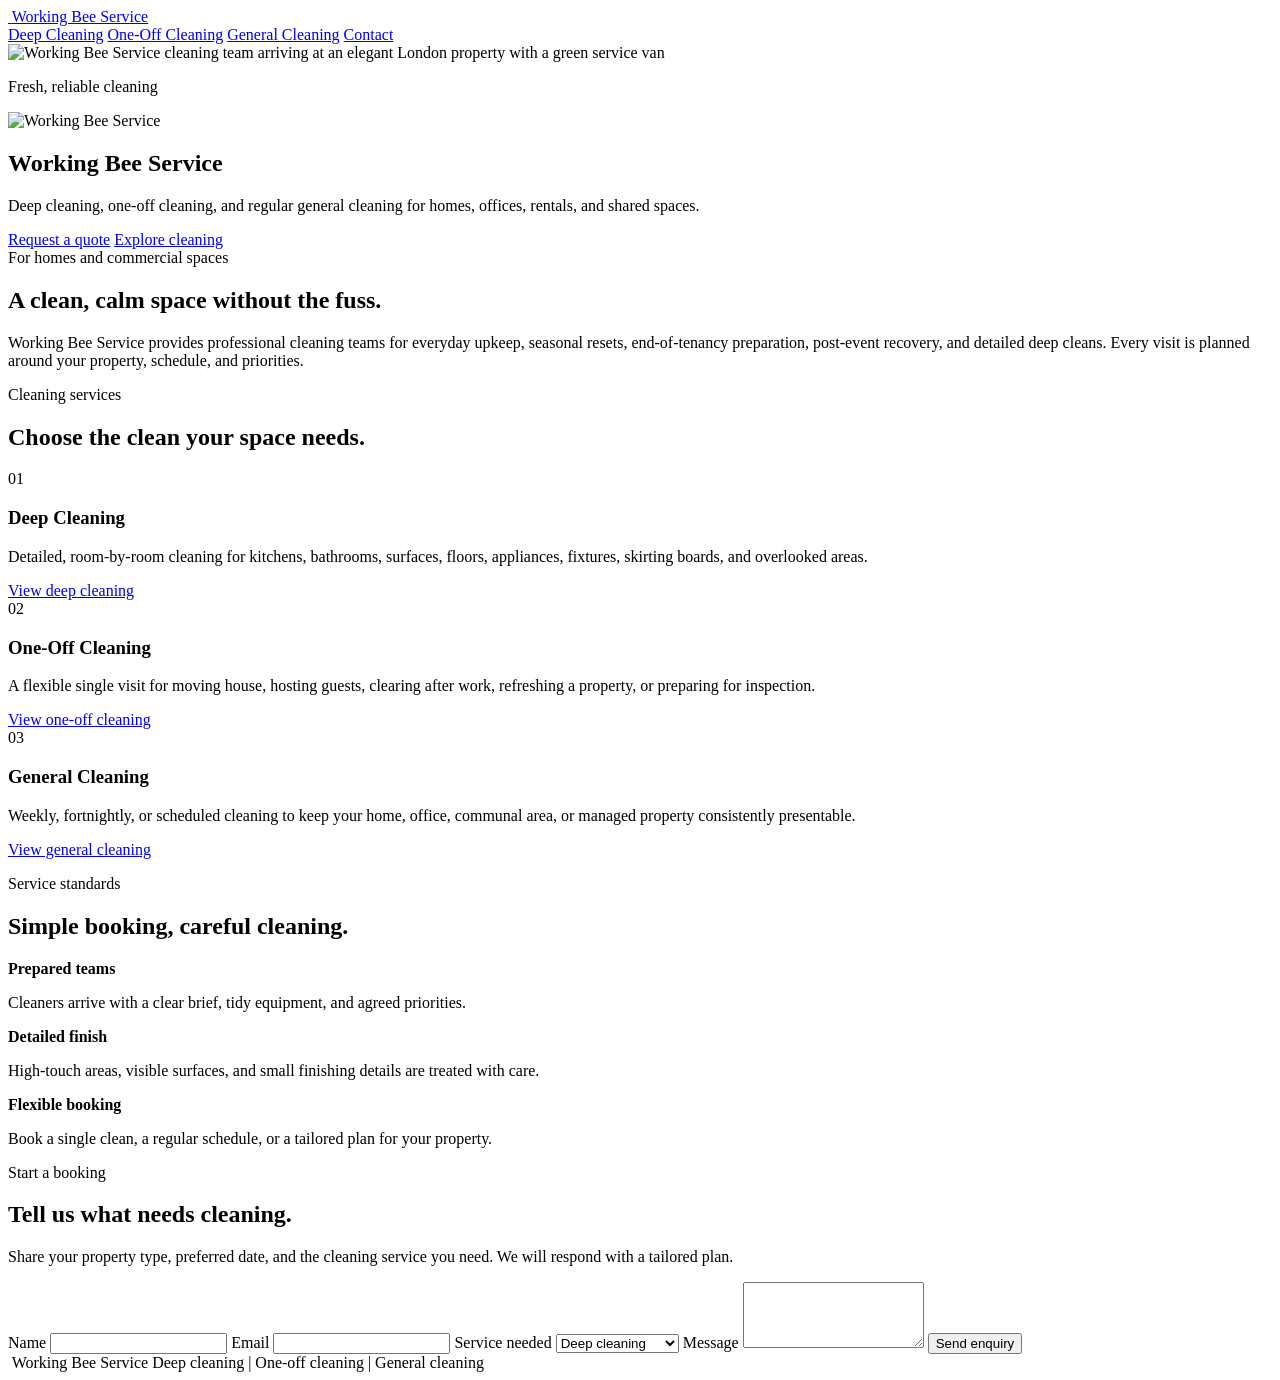
==== index.html @ 0efff1a5 "Add Working Bee Service homepage" ====
<!doctype html>
<html lang="en">
  <head>
    <meta charset="utf-8" />
    <meta name="viewport" content="width=device-width, initial-scale=1" />
    <title>Working Bee Service | Cleaning Services</title>
    <meta
      name="description"
      content="Working Bee Service provides premium deep cleaning, one-off cleaning, and general cleaning services for homes and businesses."
    />
    <link rel="stylesheet" href="styles.css" />
  </head>
  <body>
    <header class="site-header" aria-label="Main navigation">
      <a class="brand" href="index.html" aria-label="Working Bee Service home">
        <img class="brand-mark" src="assets/working-bee-secondary-mark.png" alt="" />
        <span>Working Bee Service</span>
      </a>
      <nav>
        <a href="deep-cleaning.html">Deep Cleaning</a>
        <a href="one-off-cleaning.html">One-Off Cleaning</a>
        <a href="general-cleaning.html">General Cleaning</a>
        <a href="#contact">Contact</a>
      </nav>
    </header>

    <main>
      <section class="hero">
        <img
          class="hero-photo"
          src="assets/working-bee-hero.png"
          alt="Working Bee Service cleaning team arriving at an elegant London property with a green service van"
        />
        <div class="hero-shade"></div>
        <div class="hero-content">
          <p class="eyebrow">Fresh, reliable cleaning</p>
          <img
            class="hero-logo"
            src="assets/working-bee-primary-logo.png"
            alt="Working Bee Service"
          />
          <h1 class="sr-only">Working Bee Service</h1>
          <p class="hero-copy">
            Deep cleaning, one-off cleaning, and regular general cleaning
            for homes, offices, rentals, and shared spaces.
          </p>
          <div class="hero-actions">
            <a class="button primary" href="#contact">Request a quote</a>
            <a class="button secondary" href="#services">Explore cleaning</a>
          </div>
        </div>
      </section>

      <section class="intro band">
        <div class="section-kicker">For homes and commercial spaces</div>
        <div class="intro-grid">
          <h2>A clean, calm space without the fuss.</h2>
          <p>
            Working Bee Service provides professional cleaning teams for
            everyday upkeep, seasonal resets, end-of-tenancy preparation,
            post-event recovery, and detailed deep cleans. Every visit is
            planned around your property, schedule, and priorities.
          </p>
        </div>
      </section>

      <section class="services" id="services" aria-labelledby="services-title">
        <div class="section-heading">
          <p class="section-kicker">Cleaning services</p>
          <h2 id="services-title">Choose the clean your space needs.</h2>
        </div>
        <div class="service-grid three">
          <article>
            <span>01</span>
            <h3>Deep Cleaning</h3>
            <p>
              Detailed, room-by-room cleaning for kitchens, bathrooms, surfaces,
              floors, appliances, fixtures, skirting boards, and overlooked areas.
            </p>
            <a class="text-link" href="deep-cleaning.html">View deep cleaning</a>
          </article>
          <article>
            <span>02</span>
            <h3>One-Off Cleaning</h3>
            <p>
              A flexible single visit for moving house, hosting guests, clearing
              after work, refreshing a property, or preparing for inspection.
            </p>
            <a class="text-link" href="one-off-cleaning.html">View one-off cleaning</a>
          </article>
          <article>
            <span>03</span>
            <h3>General Cleaning</h3>
            <p>
              Weekly, fortnightly, or scheduled cleaning to keep your home,
              office, communal area, or managed property consistently presentable.
            </p>
            <a class="text-link" href="general-cleaning.html">View general cleaning</a>
          </article>
        </div>
      </section>

      <section class="standards band dark" id="standards">
        <div class="section-heading">
          <p class="section-kicker">Service standards</p>
          <h2>Simple booking, careful cleaning.</h2>
        </div>
        <div class="standards-grid">
          <div>
            <strong>Prepared teams</strong>
            <p>Cleaners arrive with a clear brief, tidy equipment, and agreed priorities.</p>
          </div>
          <div>
            <strong>Detailed finish</strong>
            <p>High-touch areas, visible surfaces, and small finishing details are treated with care.</p>
          </div>
          <div>
            <strong>Flexible booking</strong>
            <p>Book a single clean, a regular schedule, or a tailored plan for your property.</p>
          </div>
        </div>
      </section>

      <section class="contact" id="contact">
        <div>
          <p class="section-kicker">Start a booking</p>
          <h2>Tell us what needs cleaning.</h2>
          <p>
            Share your property type, preferred date, and the cleaning service
            you need. We will respond with a tailored plan.
          </p>
        </div>
        <form>
          <label>
            Name
            <input type="text" name="name" autocomplete="name" />
          </label>
          <label>
            Email
            <input type="email" name="email" autocomplete="email" />
          </label>
          <label>
            Service needed
            <select name="service">
              <option>Deep cleaning</option>
              <option>One-off cleaning</option>
              <option>General cleaning</option>
            </select>
          </label>
          <label>
            Message
            <textarea name="message" rows="4"></textarea>
          </label>
          <button class="button primary" type="submit">Send enquiry</button>
        </form>
      </section>
    </main>

    <footer>
      <img class="footer-mark" src="assets/working-bee-secondary-mark.png" alt="" />
      <span>Working Bee Service</span>
      <span>Deep cleaning | One-off cleaning | General cleaning</span>
    </footer>
  </body>
</html>
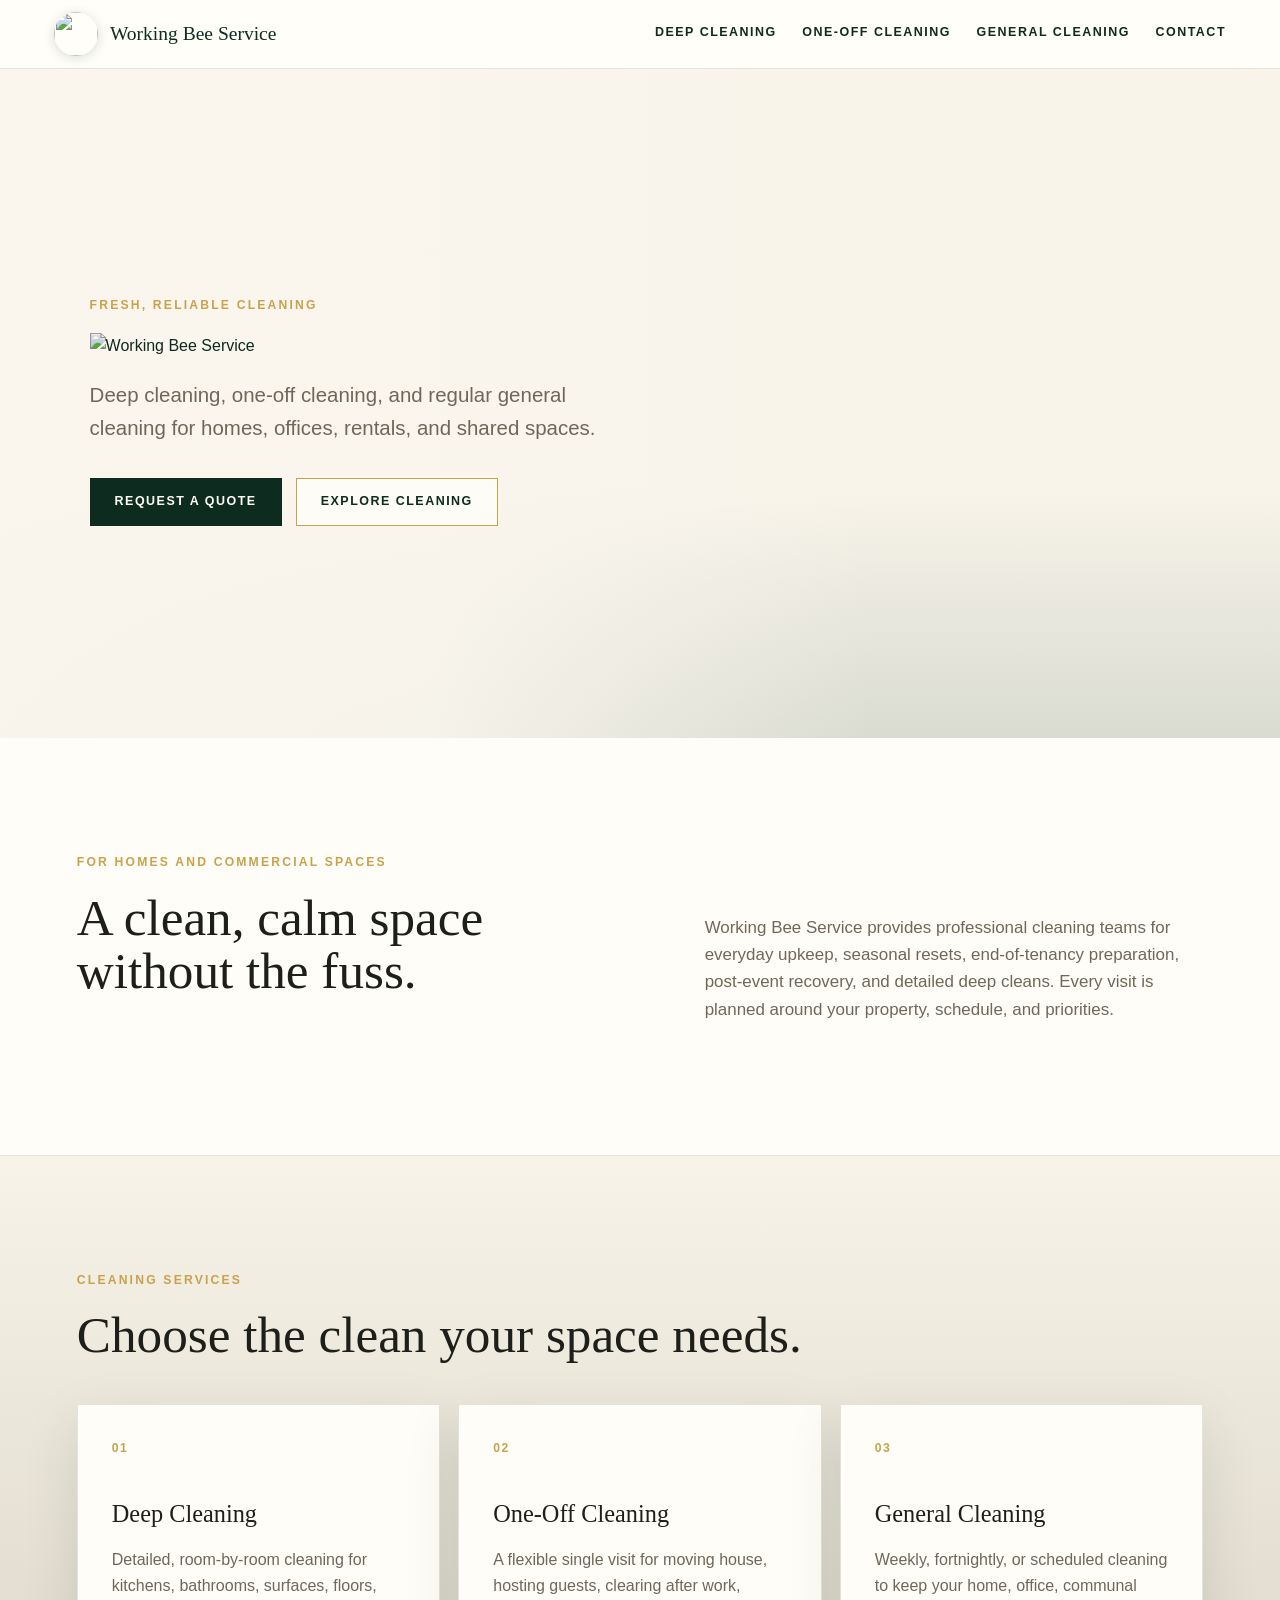
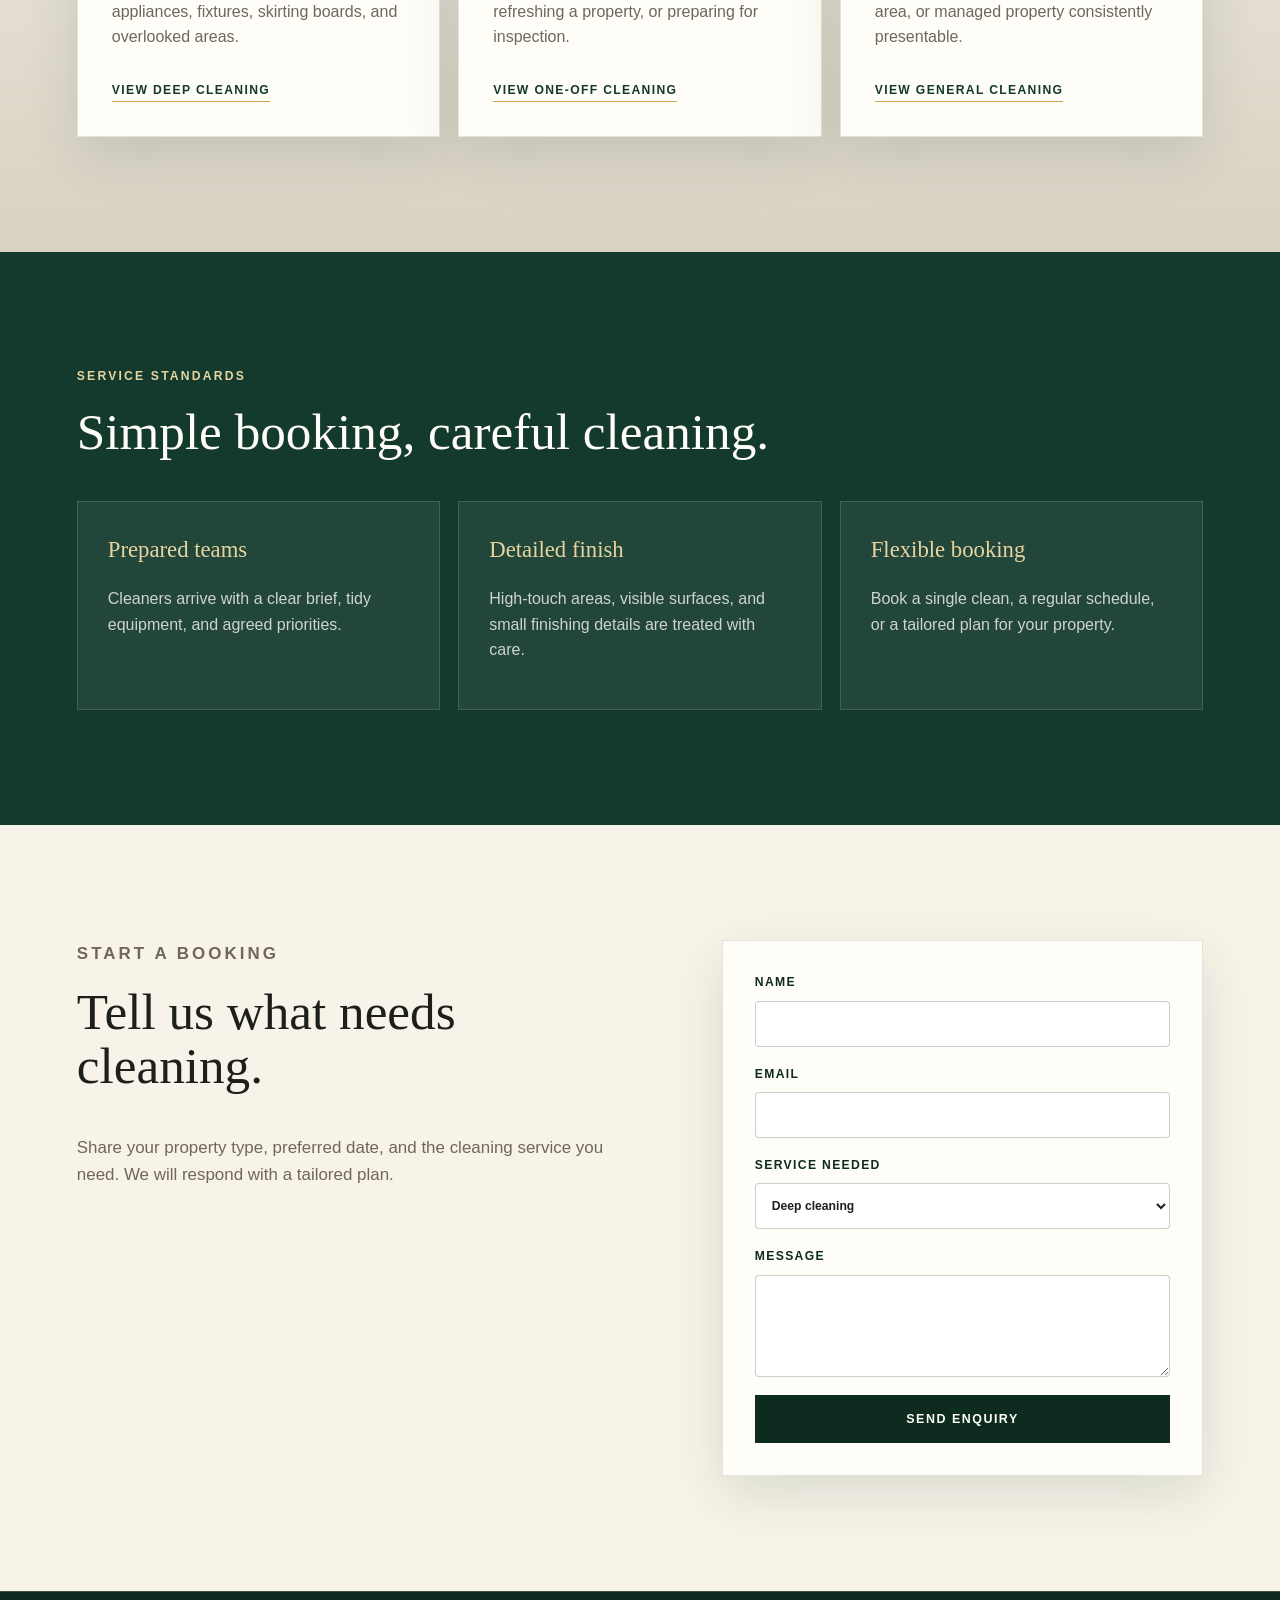
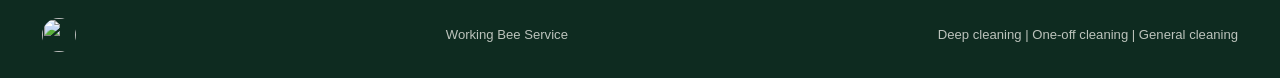
==== commit 16f7ded1: "Use SVG brand assets on homepage" ====
--- a/index.html
+++ b/index.html
@@ -13,7 +13,7 @@
   <body>
     <header class="site-header" aria-label="Main navigation">
       <a class="brand" href="index.html" aria-label="Working Bee Service home">
-        <img class="brand-mark" src="assets/working-bee-secondary-mark.png" alt="" />
+        <img class="brand-mark" src="assets/working-bee-secondary-mark.svg" alt="" />
         <span>Working Bee Service</span>
       </a>
       <nav>
@@ -26,17 +26,12 @@
 
     <main>
       <section class="hero">
-        <img
-          class="hero-photo"
-          src="assets/working-bee-hero.png"
-          alt="Working Bee Service cleaning team arriving at an elegant London property with a green service van"
-        />
         <div class="hero-shade"></div>
         <div class="hero-content">
           <p class="eyebrow">Fresh, reliable cleaning</p>
           <img
             class="hero-logo"
-            src="assets/working-bee-primary-logo.png"
+            src="assets/working-bee-primary-logo.svg"
             alt="Working Bee Service"
           />
           <h1 class="sr-only">Working Bee Service</h1>
@@ -157,7 +152,7 @@
     </main>
 
     <footer>
-      <img class="footer-mark" src="assets/working-bee-secondary-mark.png" alt="" />
+      <img class="footer-mark" src="assets/working-bee-secondary-mark.svg" alt="" />
       <span>Working Bee Service</span>
       <span>Deep cleaning | One-off cleaning | General cleaning</span>
     </footer>
--- a/styles.css
+++ b/styles.css
@@ -0,0 +1,587 @@
+:root {
+  --green-900: #0e2b20;
+  --green-800: #143a2d;
+  --green-700: #1f4d3d;
+  --gold-500: #c8a24d;
+  --gold-300: #e6d5a3;
+  --ivory: #f7f3e8;
+  --stone: #d8d2c4;
+  --warm-white: #fffdf7;
+  --charcoal: #1d1f1b;
+  --muted: #6f6759;
+  --line: rgba(31, 33, 31, 0.12);
+  --soft-line: rgba(214, 192, 138, 0.2);
+  --shadow: 0 18px 52px rgba(6, 47, 36, 0.12);
+}
+
+* {
+  box-sizing: border-box;
+}
+
+html {
+  scroll-behavior: smooth;
+}
+
+body {
+  margin: 0;
+  color: var(--charcoal);
+  background: var(--warm-white);
+  font-family: "Helvetica Neue", Arial, sans-serif;
+  line-height: 1.6;
+}
+
+body::selection {
+  background: var(--gold-300);
+  color: var(--green-900);
+}
+
+a {
+  color: inherit;
+  text-decoration: none;
+}
+
+.site-header {
+  position: fixed;
+  inset: 0 0 auto;
+  z-index: 10;
+  display: flex;
+  align-items: center;
+  justify-content: space-between;
+  min-height: 68px;
+  padding: 0 clamp(20px, 5vw, 54px);
+  color: var(--green-900);
+  background: rgba(255, 254, 250, 0.92);
+  border-bottom: 1px solid var(--line);
+  backdrop-filter: blur(18px);
+}
+
+.brand {
+  display: flex;
+  align-items: center;
+  gap: 12px;
+  min-width: 0;
+  font-family: Georgia, "Times New Roman", serif;
+  font-size: clamp(1rem, 2vw, 1.22rem);
+  letter-spacing: 0;
+  white-space: nowrap;
+}
+
+.brand-mark {
+  display: block;
+  width: 44px;
+  height: 44px;
+  flex: 0 0 44px;
+  object-fit: cover;
+  border-radius: 50%;
+  box-shadow: 0 2px 12px rgba(14, 43, 32, 0.16);
+}
+
+nav {
+  display: flex;
+  gap: clamp(14px, 2vw, 26px);
+  font-size: 0.78rem;
+  font-weight: 700;
+  letter-spacing: 0.12em;
+  text-transform: uppercase;
+}
+
+nav a {
+  padding: 23px 0;
+  border-bottom: 2px solid transparent;
+}
+
+nav a:hover {
+  color: var(--green-700);
+  border-color: var(--gold-500);
+}
+
+.hero {
+  position: relative;
+  min-height: 82vh;
+  display: grid;
+  align-items: center;
+  overflow: hidden;
+  background: var(--ivory);
+}
+
+.hero-photo {
+  position: absolute;
+  inset: 0;
+  width: 100%;
+  height: 100%;
+  object-fit: cover;
+  object-position: center;
+}
+
+.hero-shade {
+  position: absolute;
+  inset: 0;
+  background:
+    linear-gradient(90deg, rgba(250, 246, 238, 0.97) 0%, rgba(250, 246, 238, 0.9) 34%, rgba(250, 246, 238, 0.3) 68%),
+    linear-gradient(0deg, rgba(6, 47, 36, 0.18) 0%, rgba(6, 47, 36, 0) 34%);
+}
+
+.hero-content {
+  position: relative;
+  width: min(650px, calc(100% - 44px));
+  margin-left: clamp(22px, 7vw, 108px);
+  padding-top: 84px;
+  color: var(--green-900);
+}
+
+.hero-logo {
+  display: block;
+  width: min(520px, 92vw);
+  height: auto;
+  margin: 0 0 20px;
+  mix-blend-mode: multiply;
+}
+
+.sr-only {
+  position: absolute;
+  width: 1px;
+  height: 1px;
+  padding: 0;
+  overflow: hidden;
+  clip: rect(0, 0, 0, 0);
+  white-space: nowrap;
+  border: 0;
+}
+
+.eyebrow,
+.section-kicker {
+  margin: 0 0 18px;
+  color: var(--gold-500);
+  font-size: 0.76rem;
+  font-weight: 800;
+  letter-spacing: 0.18em;
+  text-transform: uppercase;
+}
+
+h1,
+h2,
+h3,
+p {
+  margin-top: 0;
+}
+
+h1,
+h2 {
+  font-family: Georgia, "Times New Roman", serif;
+  font-weight: 400;
+  letter-spacing: 0;
+}
+
+h1 {
+  max-width: 12ch;
+  margin-bottom: 22px;
+  font-size: clamp(3.2rem, 7vw, 6.7rem);
+  line-height: 0.96;
+}
+
+h2 {
+  font-size: clamp(2rem, 4vw, 3.8rem);
+  line-height: 1.04;
+}
+
+h3 {
+  margin-bottom: 14px;
+  font-family: Georgia, "Times New Roman", serif;
+  font-size: 1.52rem;
+  font-weight: 400;
+}
+
+.hero-copy {
+  width: min(520px, 100%);
+  margin-bottom: 34px;
+  color: var(--muted);
+  font-size: clamp(1.05rem, 1.8vw, 1.28rem);
+}
+
+.hero-actions {
+  display: flex;
+  flex-wrap: wrap;
+  gap: 14px;
+}
+
+.button {
+  display: inline-flex;
+  align-items: center;
+  justify-content: center;
+  min-height: 48px;
+  padding: 0 24px;
+  border: 1px solid var(--gold-500);
+  font-size: 0.78rem;
+  font-weight: 800;
+  letter-spacing: 0.12em;
+  text-transform: uppercase;
+  transition: transform 160ms ease, background 160ms ease, color 160ms ease;
+  cursor: pointer;
+}
+
+.button:hover {
+  transform: translateY(-2px);
+}
+
+.button.primary {
+  color: var(--warm-white);
+  background: var(--green-900);
+  border-color: var(--green-900);
+}
+
+.button.secondary {
+  color: var(--green-900);
+  background: rgba(255, 254, 250, 0.78);
+}
+
+.band,
+.services,
+.contact,
+.page-hero,
+.split {
+  padding: clamp(70px, 9vw, 118px) clamp(22px, 6vw, 86px);
+}
+
+.services,
+.contact,
+.band,
+.page-hero,
+.split {
+  scroll-margin-top: 68px;
+}
+
+.intro {
+  background: var(--warm-white);
+  border-bottom: 1px solid var(--line);
+}
+
+.intro-grid {
+  display: grid;
+  grid-template-columns: minmax(0, 1.05fr) minmax(280px, 0.95fr);
+  gap: clamp(28px, 6vw, 84px);
+  align-items: end;
+}
+
+.intro p,
+.contact p {
+  color: var(--muted);
+  font-size: 1.06rem;
+}
+
+.section-heading {
+  width: min(900px, 100%);
+  margin-bottom: 34px;
+}
+
+.services {
+  background: linear-gradient(180deg, var(--ivory), var(--stone));
+}
+
+.service-grid {
+  display: grid;
+  grid-template-columns: repeat(4, minmax(0, 1fr));
+  gap: 18px;
+}
+
+.service-grid.three {
+  grid-template-columns: repeat(3, minmax(0, 1fr));
+}
+
+.service-grid article {
+  min-height: 320px;
+  padding: clamp(24px, 3vw, 34px);
+  background: var(--warm-white);
+  border: 1px solid var(--line);
+  box-shadow: var(--shadow);
+}
+
+.service-grid span {
+  display: block;
+  margin-bottom: 36px;
+  color: var(--gold-500);
+  font-size: 0.76rem;
+  font-weight: 800;
+  letter-spacing: 0.12em;
+}
+
+.service-grid p,
+.standards-grid p {
+  color: var(--muted);
+}
+
+.service-grid article p {
+  min-height: 104px;
+}
+
+.text-link {
+  display: inline-flex;
+  margin-top: 14px;
+  color: var(--green-800);
+  border-bottom: 1px solid var(--gold-500);
+  font-size: 0.76rem;
+  font-weight: 800;
+  letter-spacing: 0.11em;
+  text-transform: uppercase;
+}
+
+.text-link:hover {
+  color: var(--gold-500);
+}
+
+.dark {
+  color: var(--warm-white);
+  background: var(--green-800);
+}
+
+.dark .section-kicker {
+  color: var(--gold-300);
+}
+
+.standards-grid {
+  display: grid;
+  grid-template-columns: repeat(3, minmax(0, 1fr));
+  gap: 18px;
+}
+
+.standards-grid div {
+  min-height: 190px;
+  padding: 30px;
+  background: rgba(255, 253, 248, 0.06);
+  border: 1px solid var(--soft-line);
+}
+
+.standards-grid strong {
+  display: block;
+  margin-bottom: 18px;
+  color: var(--gold-300);
+  font-family: Georgia, "Times New Roman", serif;
+  font-size: 1.42rem;
+  font-weight: 400;
+}
+
+.standards-grid p {
+  color: rgba(255, 253, 248, 0.78);
+}
+
+.page-hero {
+  min-height: 54vh;
+  padding-top: clamp(132px, 15vw, 188px);
+  color: var(--warm-white);
+  background:
+    linear-gradient(90deg, rgba(6, 47, 36, 0.92), rgba(6, 47, 36, 0.74)),
+    url("assets/working-bee-hero.png") center / cover;
+}
+
+.page-hero h1 {
+  max-width: 12ch;
+}
+
+.page-hero p:not(.eyebrow) {
+  width: min(650px, 100%);
+  margin-bottom: 30px;
+  color: rgba(255, 253, 248, 0.86);
+  font-size: clamp(1.08rem, 2vw, 1.34rem);
+}
+
+.detail-layout {
+  display: grid;
+  grid-template-columns: minmax(0, 0.85fr) minmax(320px, 1fr);
+  gap: clamp(32px, 7vw, 92px);
+  background: var(--ivory);
+}
+
+.check-list {
+  display: grid;
+  gap: 12px;
+}
+
+.check-list p {
+  position: relative;
+  margin: 0;
+  padding: 18px 0 18px 30px;
+  color: var(--charcoal);
+  border-top: 1px solid var(--line);
+}
+
+.check-list p::before {
+  content: "";
+  position: absolute;
+  left: 0;
+  top: 28px;
+  width: 9px;
+  height: 9px;
+  background: var(--gold-500);
+  transform: rotate(45deg);
+}
+
+.split {
+  display: grid;
+  grid-template-columns: repeat(2, minmax(0, 1fr));
+  gap: 18px;
+  background: var(--green-800);
+}
+
+.split > div {
+  min-height: 240px;
+  padding: clamp(28px, 4vw, 48px);
+  background: rgba(255, 253, 248, 0.06);
+  border: 1px solid var(--soft-line);
+}
+
+.split h2 {
+  margin-bottom: 20px;
+  color: var(--gold-300);
+  font-size: clamp(2rem, 3vw, 3rem);
+}
+
+.split p {
+  color: rgba(255, 253, 248, 0.78);
+}
+
+.contact {
+  display: grid;
+  grid-template-columns: minmax(0, 0.9fr) minmax(320px, 0.78fr);
+  gap: clamp(32px, 7vw, 96px);
+  align-items: start;
+  background: var(--ivory);
+}
+
+form {
+  display: grid;
+  gap: 18px;
+  padding: 32px;
+  background: var(--warm-white);
+  border: 1px solid var(--line);
+  box-shadow: var(--shadow);
+}
+
+label {
+  display: grid;
+  gap: 8px;
+  color: var(--green-900);
+  font-size: 0.76rem;
+  font-weight: 800;
+  letter-spacing: 0.11em;
+  text-transform: uppercase;
+}
+
+input,
+select,
+textarea {
+  width: 100%;
+  min-height: 46px;
+  padding: 11px 12px;
+  color: var(--charcoal);
+  background: #ffffff;
+  border: 1px solid rgba(31, 33, 31, 0.22);
+  border-radius: 4px;
+  font: inherit;
+}
+
+textarea {
+  resize: vertical;
+}
+
+footer {
+  display: flex;
+  align-items: center;
+  justify-content: space-between;
+  gap: 18px;
+  padding: 26px 42px;
+  color: rgba(255, 253, 248, 0.72);
+  background: var(--green-900);
+  border-top: 1px solid rgba(214, 192, 138, 0.25);
+  font-size: 0.82rem;
+}
+
+.footer-mark {
+  width: 34px;
+  height: 34px;
+  flex: 0 0 34px;
+  object-fit: cover;
+  border-radius: 50%;
+}
+
+@media (max-width: 1040px) {
+  nav {
+    font-size: 0.7rem;
+    gap: 14px;
+  }
+}
+
+@media (max-width: 920px) {
+  .site-header {
+    padding: 0 22px;
+  }
+
+  nav {
+    display: none;
+  }
+
+  .hero {
+    min-height: 78vh;
+  }
+
+  .hero img {
+    object-position: 58% center;
+  }
+
+  .hero-shade {
+    background:
+      linear-gradient(90deg, rgba(250, 246, 238, 0.97) 0%, rgba(250, 246, 238, 0.92) 56%, rgba(250, 246, 238, 0.42) 100%),
+      linear-gradient(0deg, rgba(6, 47, 36, 0.14) 0%, rgba(6, 47, 36, 0) 44%);
+  }
+
+  .intro-grid,
+  .contact,
+  .detail-layout,
+  .split {
+    grid-template-columns: 1fr;
+  }
+
+  .service-grid,
+  .service-grid.three,
+  .standards-grid {
+    grid-template-columns: repeat(2, minmax(0, 1fr));
+  }
+}
+
+@media (max-width: 620px) {
+  .brand {
+    white-space: normal;
+    font-size: 0.98rem;
+    line-height: 1.1;
+  }
+
+  .hero-content {
+    width: min(100% - 32px, 540px);
+    margin-left: 16px;
+  }
+
+  h1 {
+    max-width: 9ch;
+  }
+
+  .service-grid,
+  .service-grid.three,
+  .standards-grid {
+    grid-template-columns: 1fr;
+  }
+
+  .service-grid article {
+    min-height: auto;
+  }
+
+  .service-grid article p {
+    min-height: 0;
+  }
+
+  form {
+    padding: 22px;
+  }
+
+  footer {
+    flex-direction: column;
+    padding: 24px 22px;
+  }
+}
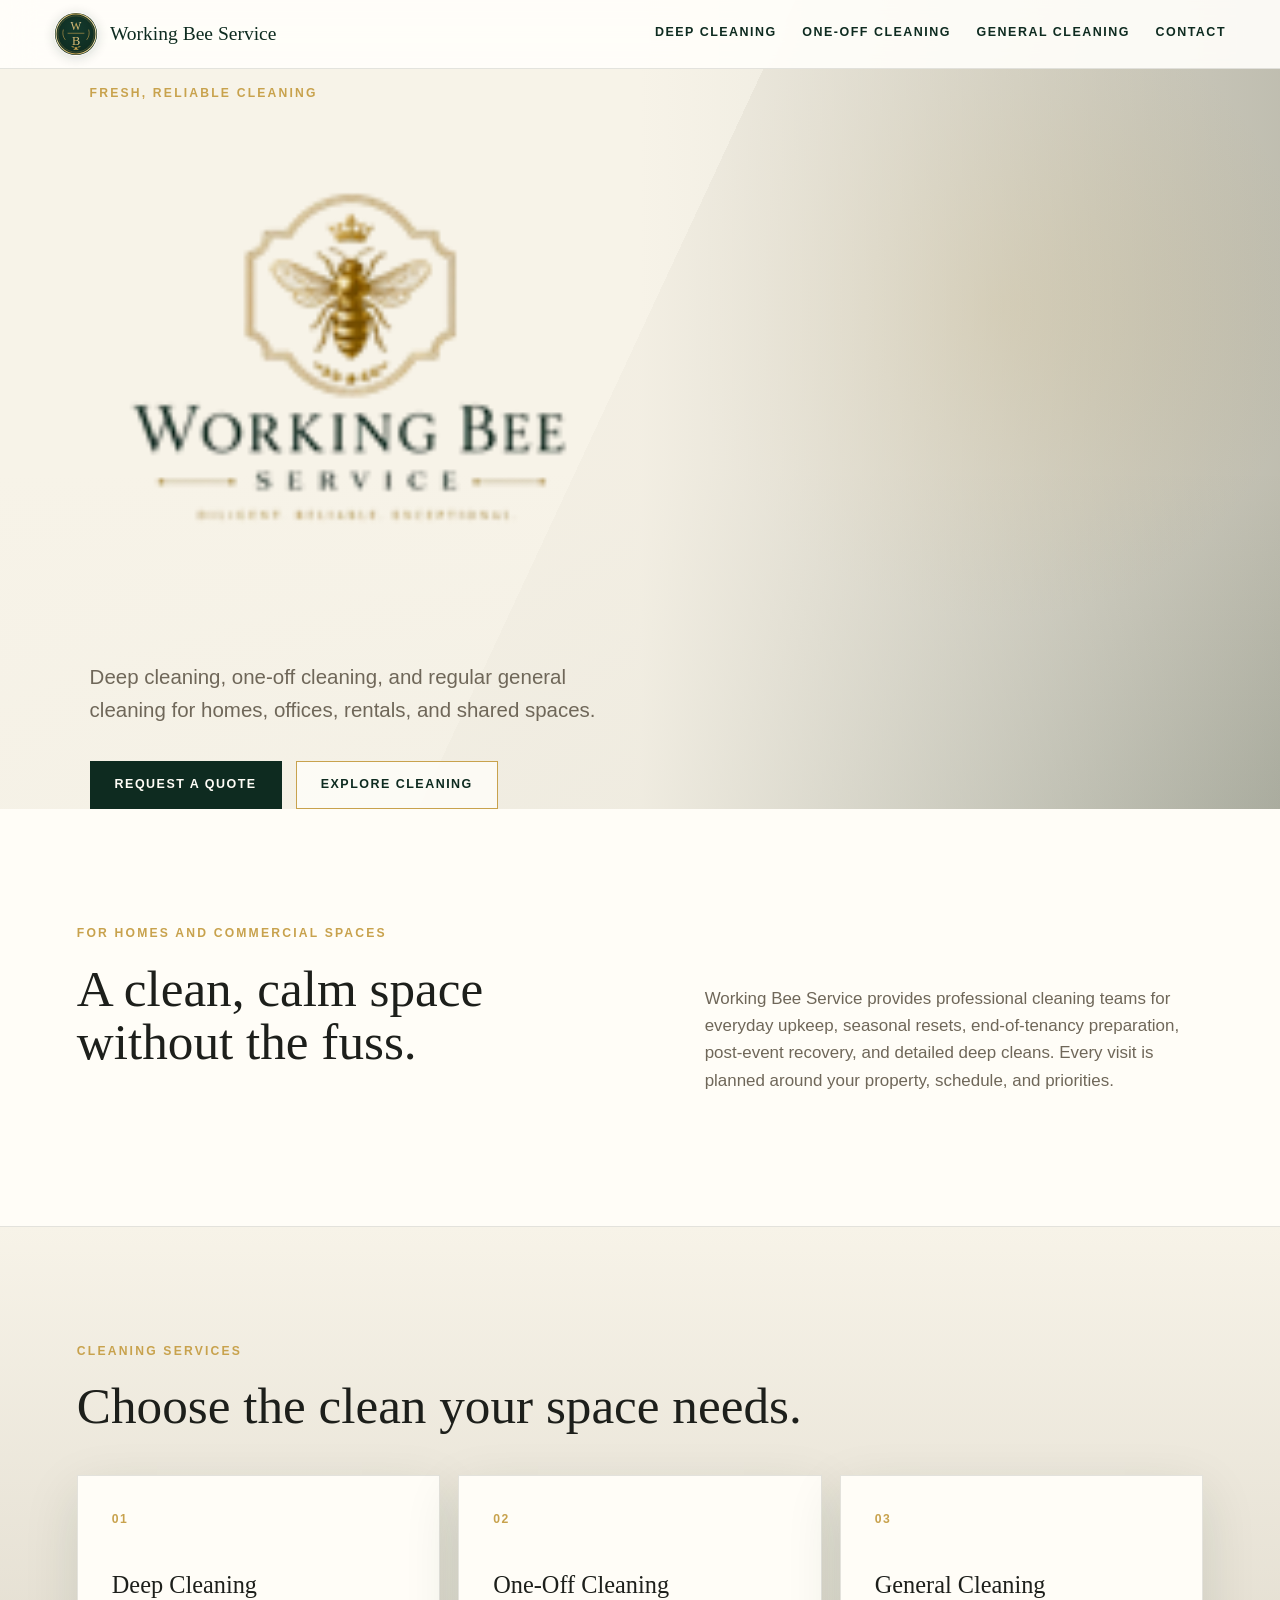
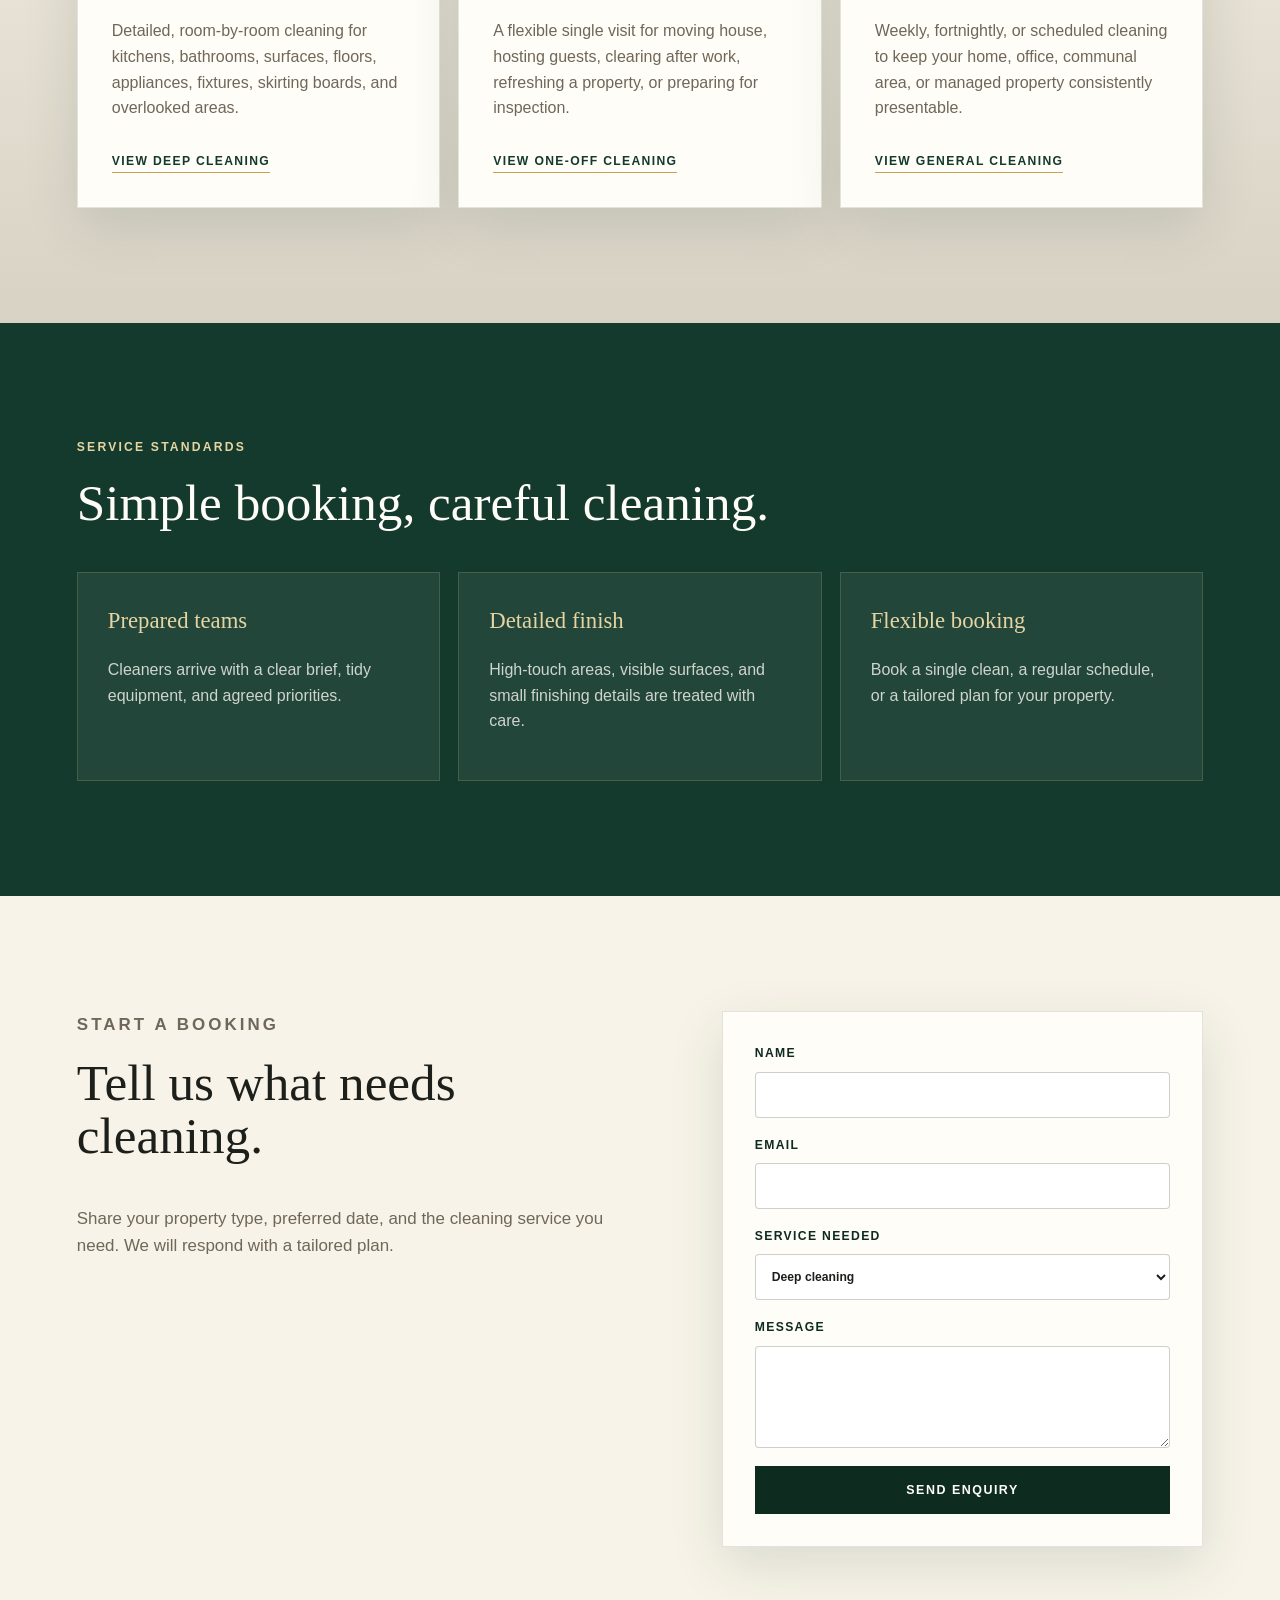
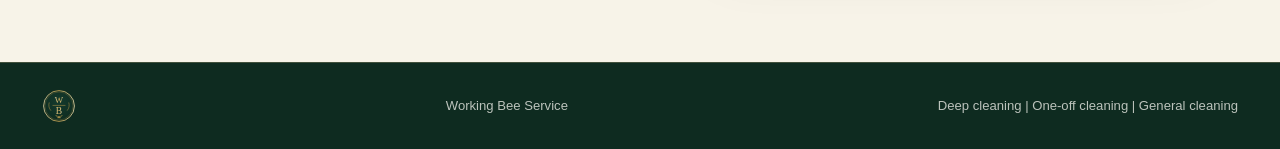
==== commit 1743a53a: "Use supplied primary logo PNG" ====
--- a/index.html
+++ b/index.html
@@ -31,7 +31,7 @@
           <p class="eyebrow">Fresh, reliable cleaning</p>
           <img
             class="hero-logo"
-            src="assets/working-bee-primary-logo.svg"
+            src="assets/working-bee-primary-logo-web.png"
             alt="Working Bee Service"
           />
           <h1 class="sr-only">Working Bee Service</h1>
--- a/styles.css
+++ b/styles.css
@@ -101,24 +101,17 @@
   display: grid;
   align-items: center;
   overflow: hidden;
-  background: var(--ivory);
-}
-
-.hero-photo {
-  position: absolute;
-  inset: 0;
-  width: 100%;
-  height: 100%;
-  object-fit: cover;
-  object-position: center;
+  background:
+    radial-gradient(circle at 78% 38%, rgba(200, 162, 77, 0.22), transparent 28%),
+    linear-gradient(115deg, var(--ivory) 0%, var(--ivory) 48%, var(--stone) 48%, var(--stone) 100%);
 }
 
 .hero-shade {
   position: absolute;
   inset: 0;
   background:
-    linear-gradient(90deg, rgba(250, 246, 238, 0.97) 0%, rgba(250, 246, 238, 0.9) 34%, rgba(250, 246, 238, 0.3) 68%),
-    linear-gradient(0deg, rgba(6, 47, 36, 0.18) 0%, rgba(6, 47, 36, 0) 34%);
+    linear-gradient(90deg, rgba(247, 243, 232, 0.94) 0%, rgba(247, 243, 232, 0.86) 50%, rgba(14, 43, 32, 0.12) 100%),
+    linear-gradient(0deg, rgba(14, 43, 32, 0.12) 0%, rgba(14, 43, 32, 0) 42%);
 }
 
 .hero-content {
@@ -368,8 +361,8 @@
   padding-top: clamp(132px, 15vw, 188px);
   color: var(--warm-white);
   background:
-    linear-gradient(90deg, rgba(6, 47, 36, 0.92), rgba(6, 47, 36, 0.74)),
-    url("assets/working-bee-hero.png") center / cover;
+    radial-gradient(circle at 82% 24%, rgba(200, 162, 77, 0.26), transparent 28%),
+    linear-gradient(115deg, var(--green-900), var(--green-800));
 }
 
 .page-hero h1 {
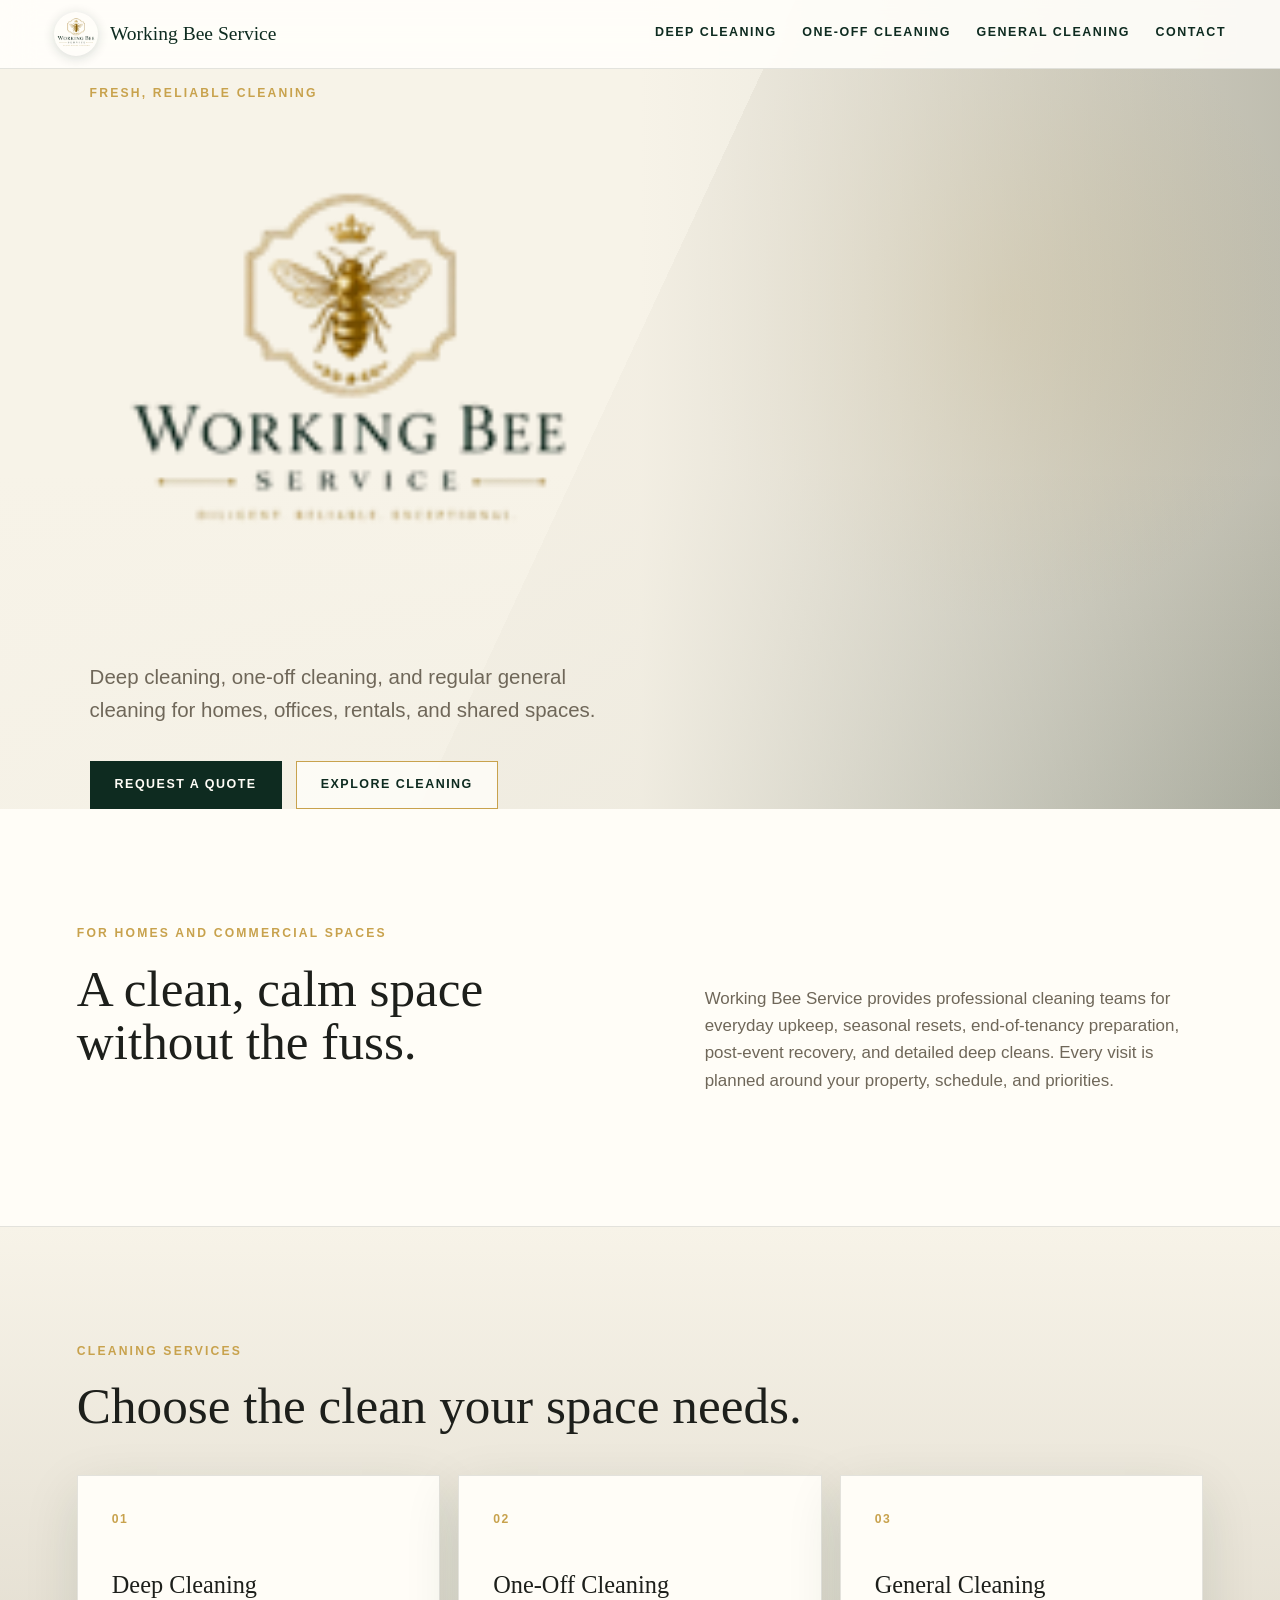
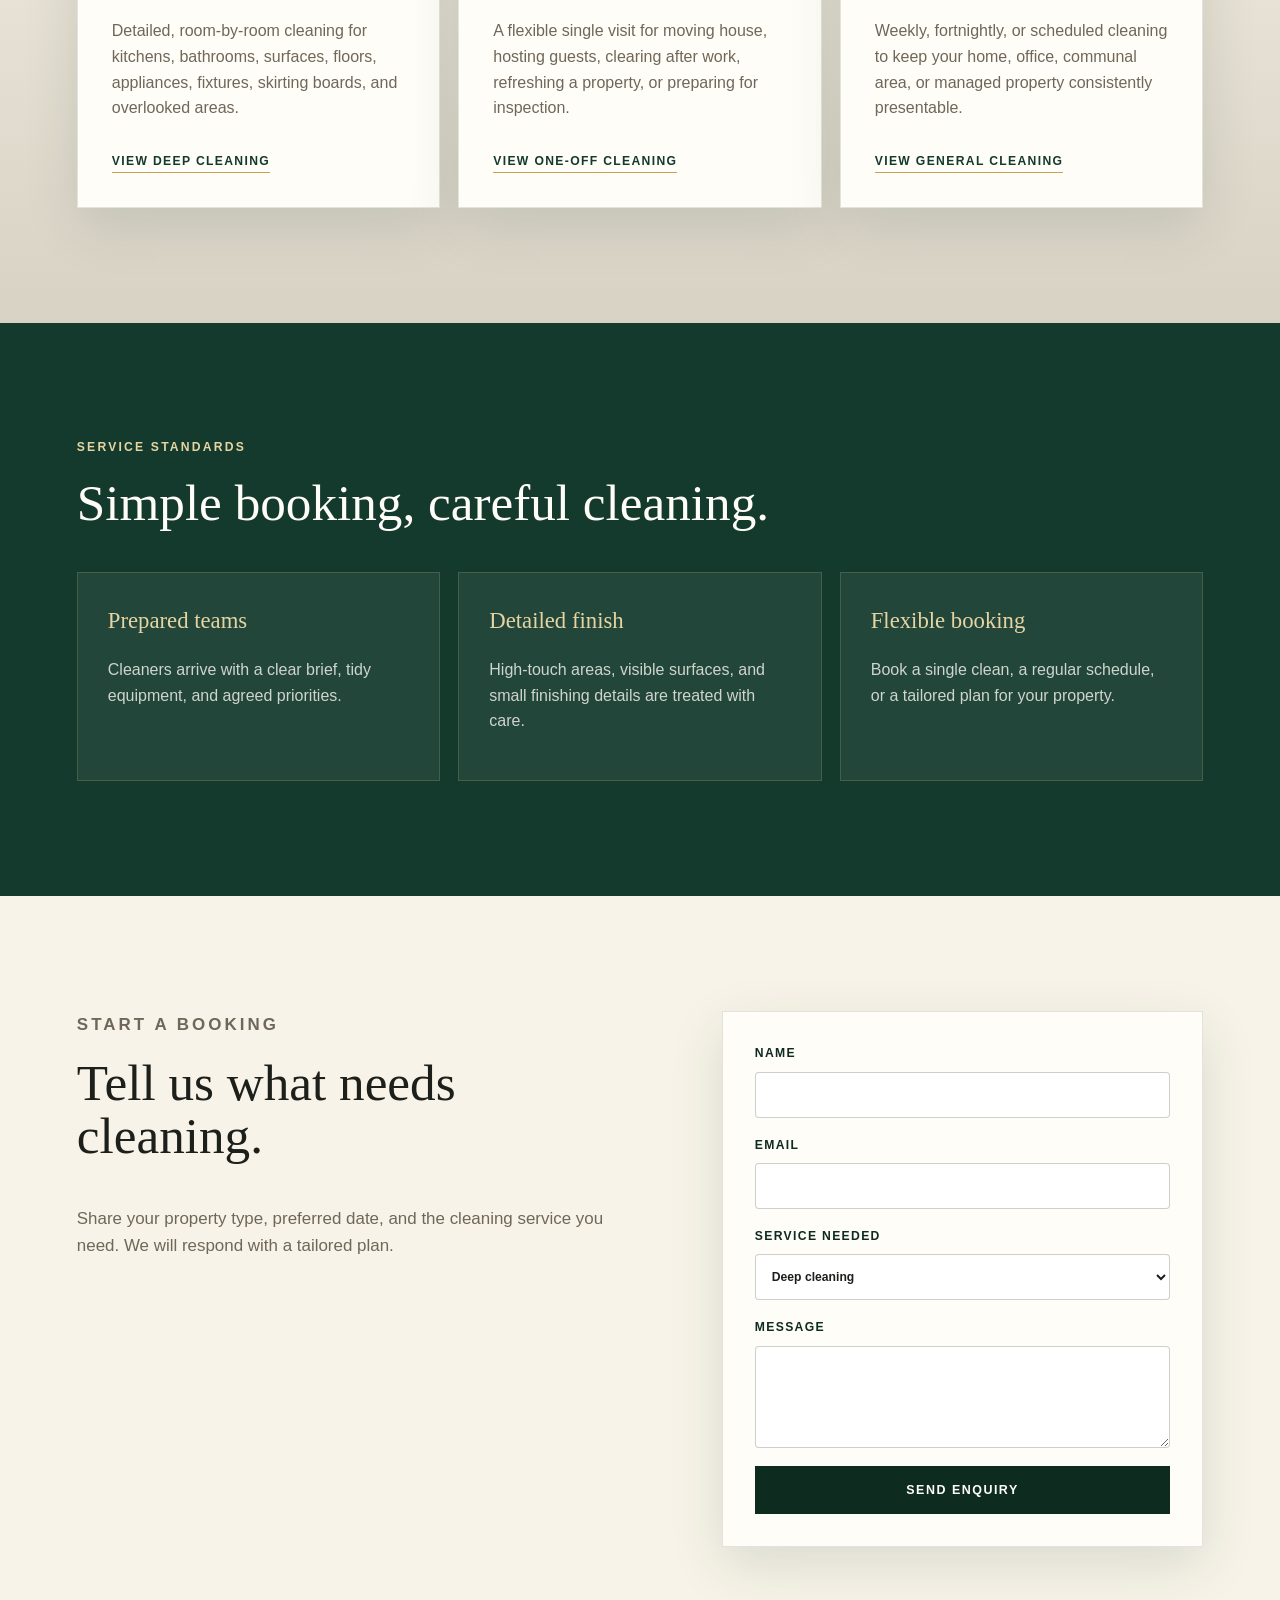
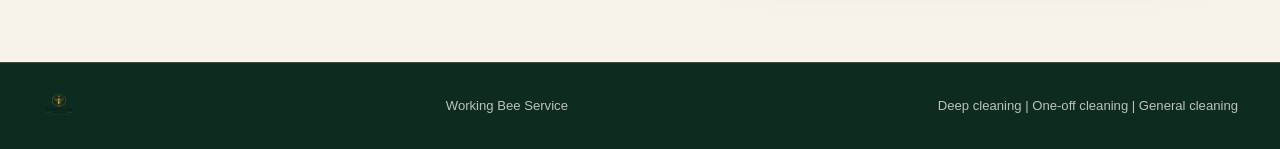
==== commit 21784151: "Use PNG logo assets throughout" ====
--- a/index.html
+++ b/index.html
@@ -13,7 +13,7 @@
   <body>
     <header class="site-header" aria-label="Main navigation">
       <a class="brand" href="index.html" aria-label="Working Bee Service home">
-        <img class="brand-mark" src="assets/working-bee-secondary-mark.svg" alt="" />
+        <img class="brand-mark" src="assets/working-bee-primary-logo-web.png" alt="" />
         <span>Working Bee Service</span>
       </a>
       <nav>
@@ -152,7 +152,7 @@
     </main>
 
     <footer>
-      <img class="footer-mark" src="assets/working-bee-secondary-mark.svg" alt="" />
+      <img class="footer-mark" src="assets/working-bee-primary-logo-web.png" alt="" />
       <span>Working Bee Service</span>
       <span>Deep cleaning | One-off cleaning | General cleaning</span>
     </footer>
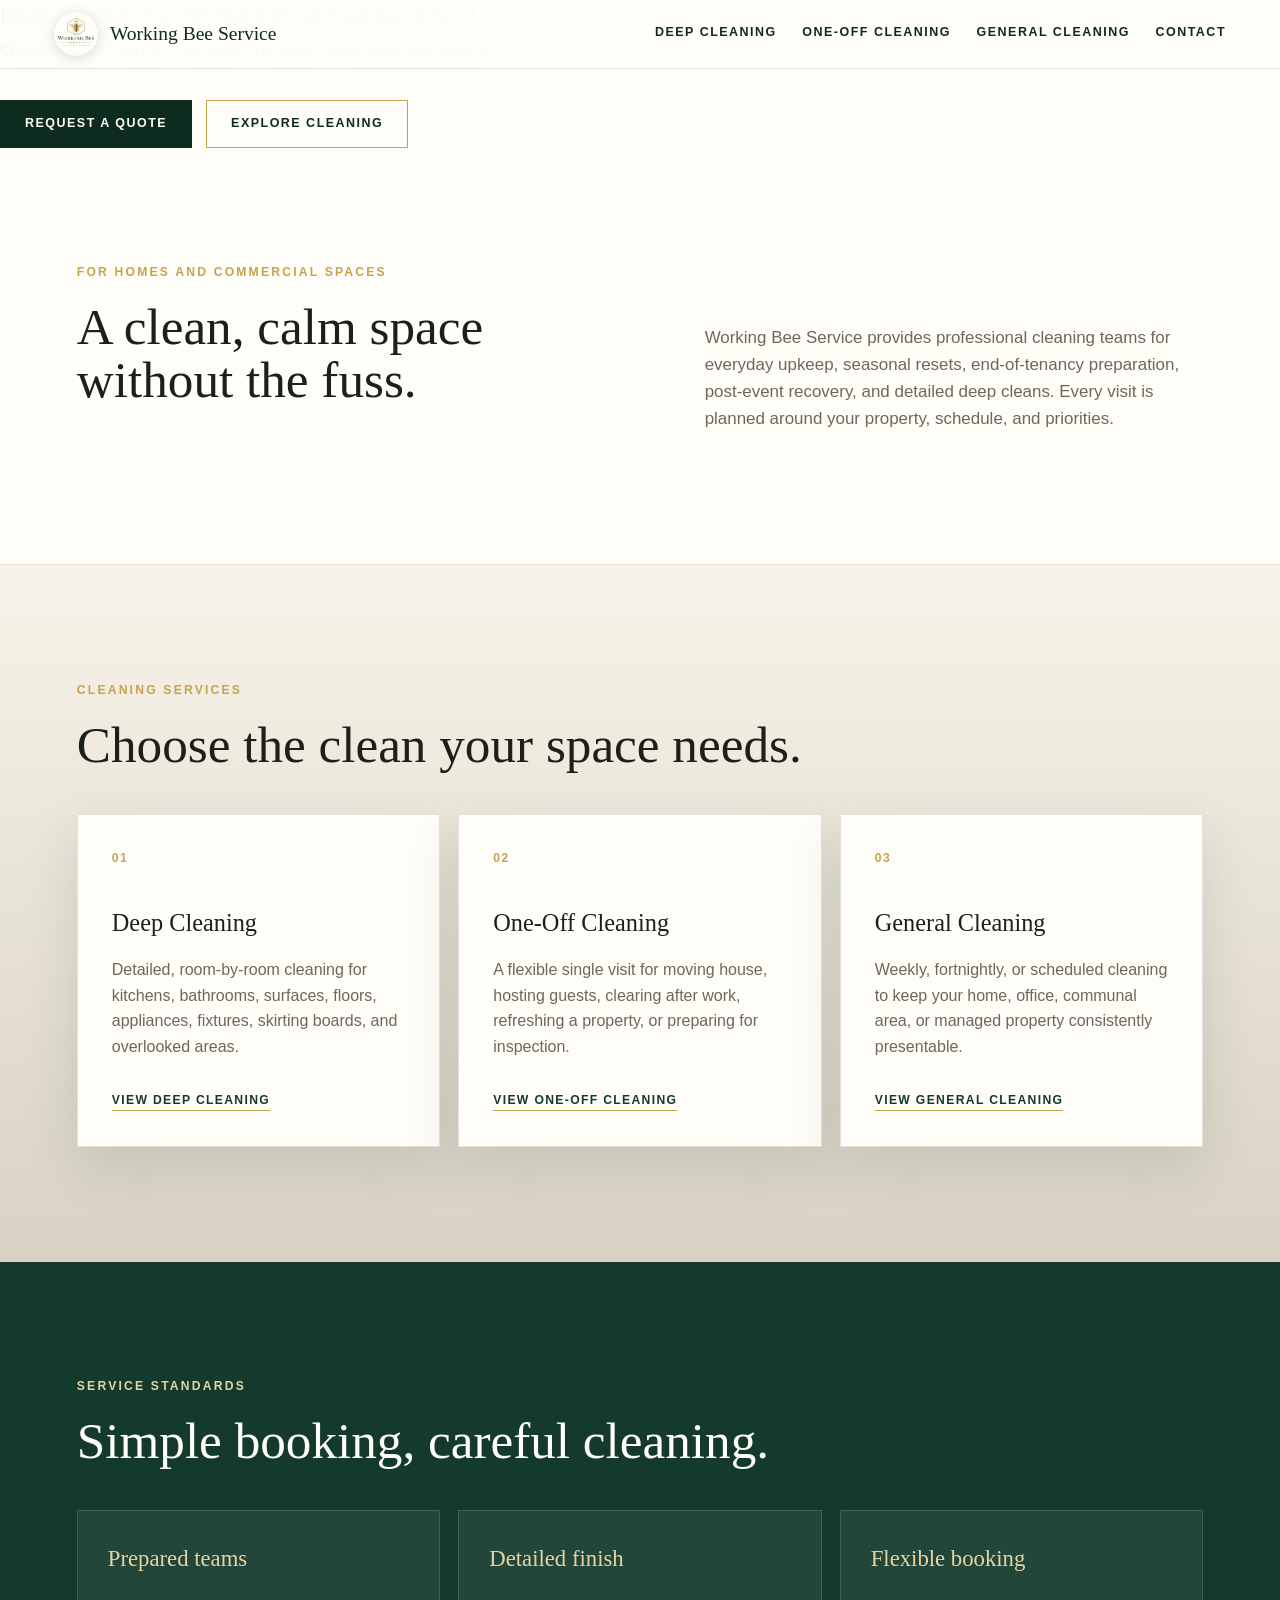
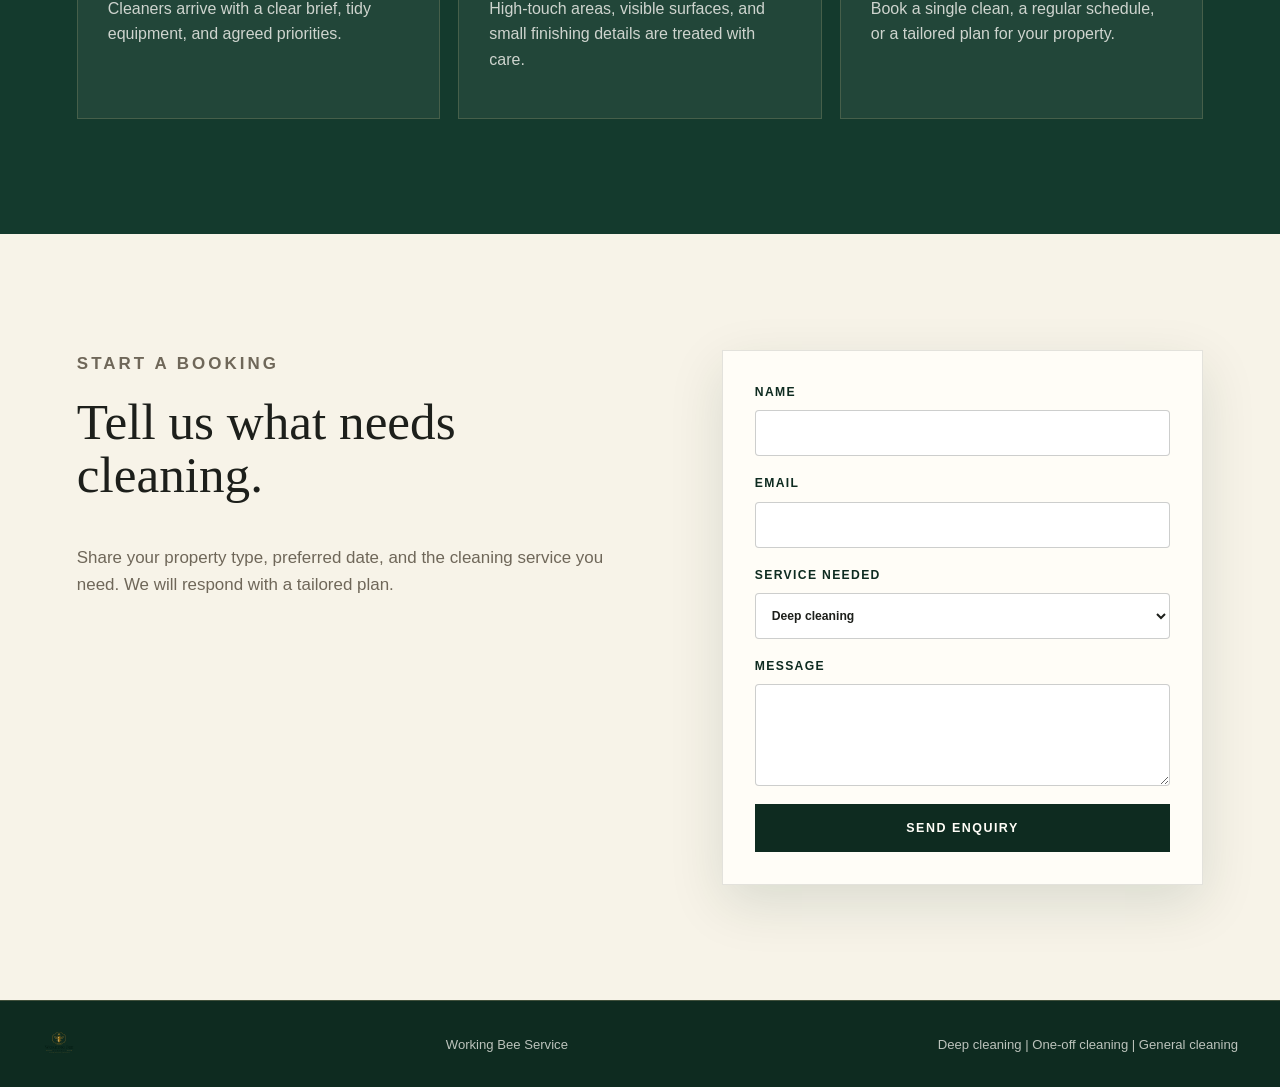
==== commit d5f0b099: "Remove hero section from index.html Removed hero section from the main content." ====
--- a/index.html
+++ b/index.html
@@ -25,15 +25,6 @@
     </header>
 
     <main>
-      <section class="hero">
-        <div class="hero-shade"></div>
-        <div class="hero-content">
-          <p class="eyebrow">Fresh, reliable cleaning</p>
-          <img
-            class="hero-logo"
-            src="assets/working-bee-primary-logo-web.png"
-            alt="Working Bee Service"
-          />
           <h1 class="sr-only">Working Bee Service</h1>
           <p class="hero-copy">
             Deep cleaning, one-off cleaning, and regular general cleaning
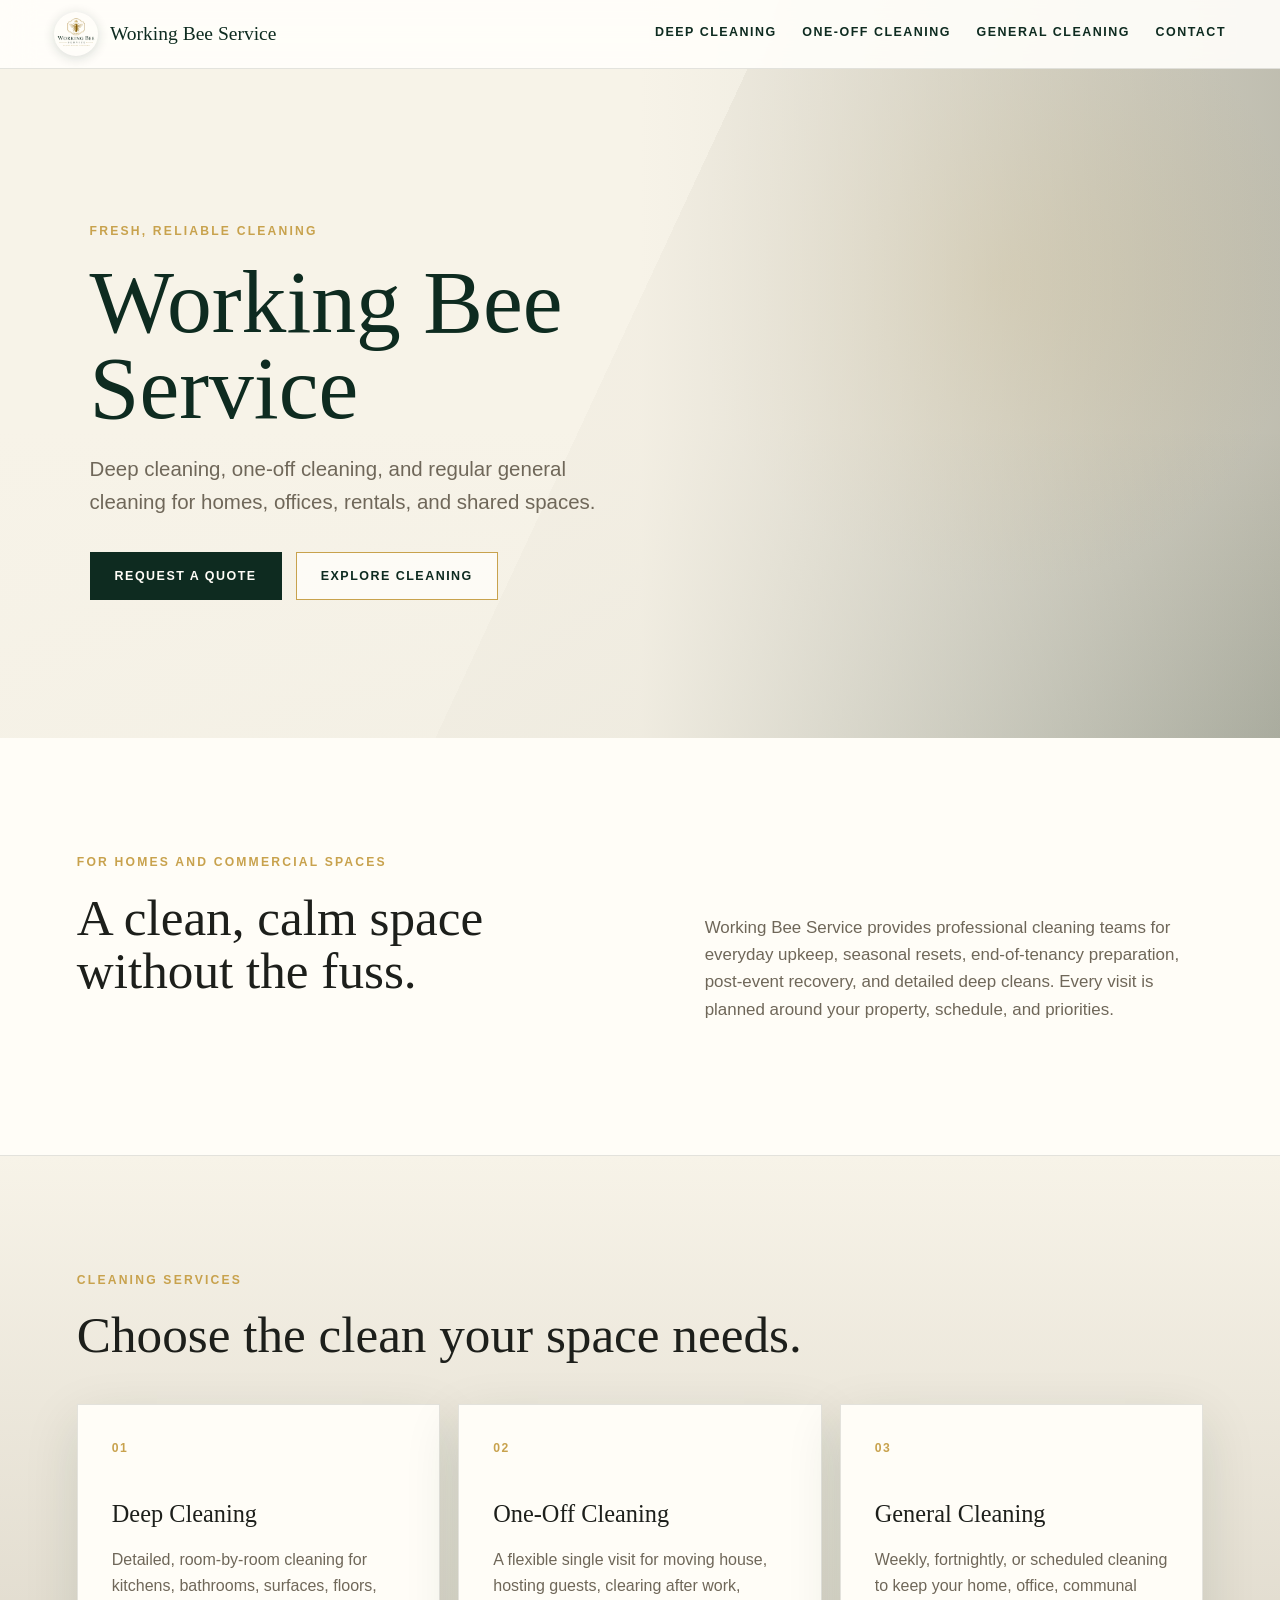
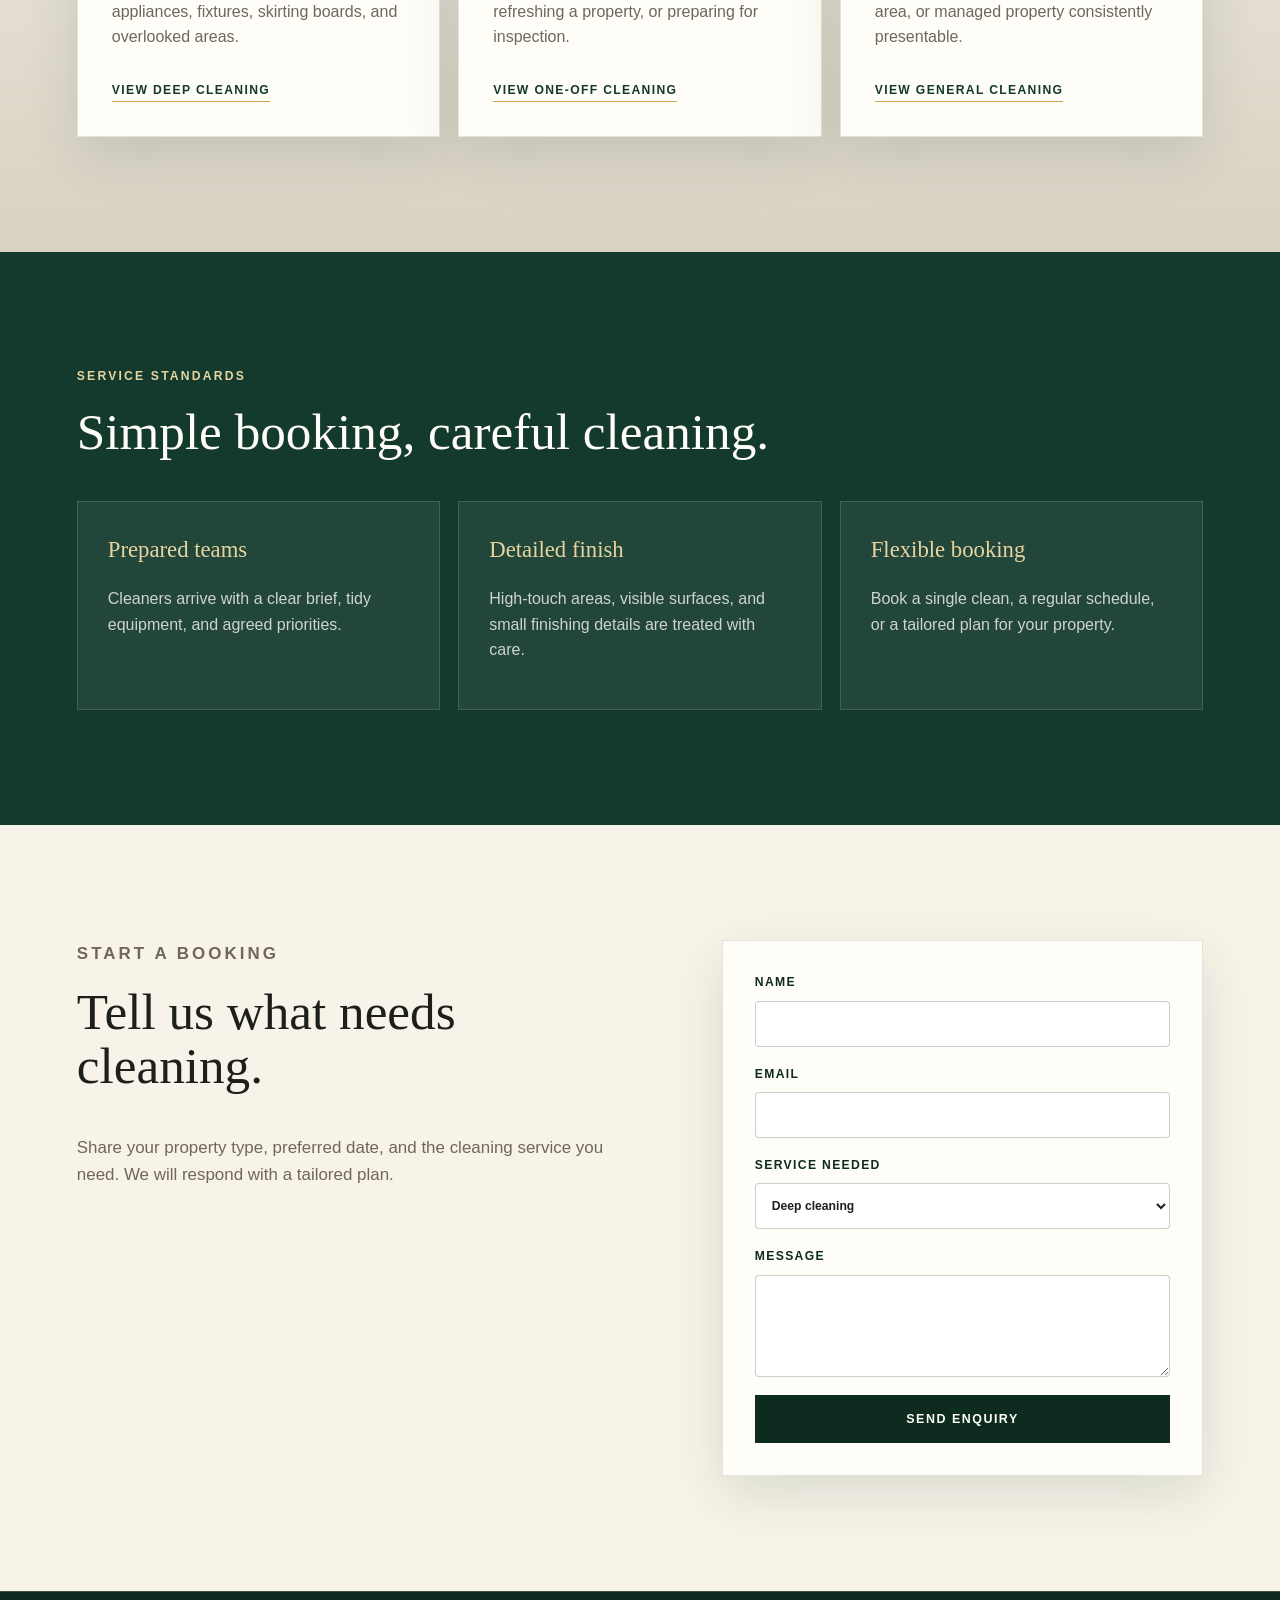
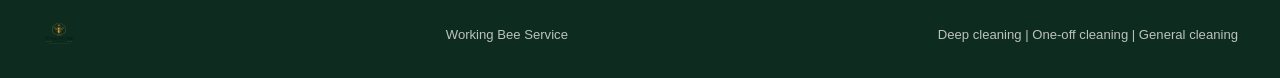
==== commit 6721873f: "Remove homepage hero image" ====
--- a/index.html
+++ b/index.html
@@ -25,7 +25,11 @@
     </header>
 
     <main>
-          <h1 class="sr-only">Working Bee Service</h1>
+      <section class="hero">
+        <div class="hero-shade"></div>
+        <div class="hero-content">
+          <p class="eyebrow">Fresh, reliable cleaning</p>
+          <h1>Working Bee Service</h1>
           <p class="hero-copy">
             Deep cleaning, one-off cleaning, and regular general cleaning
             for homes, offices, rentals, and shared spaces.
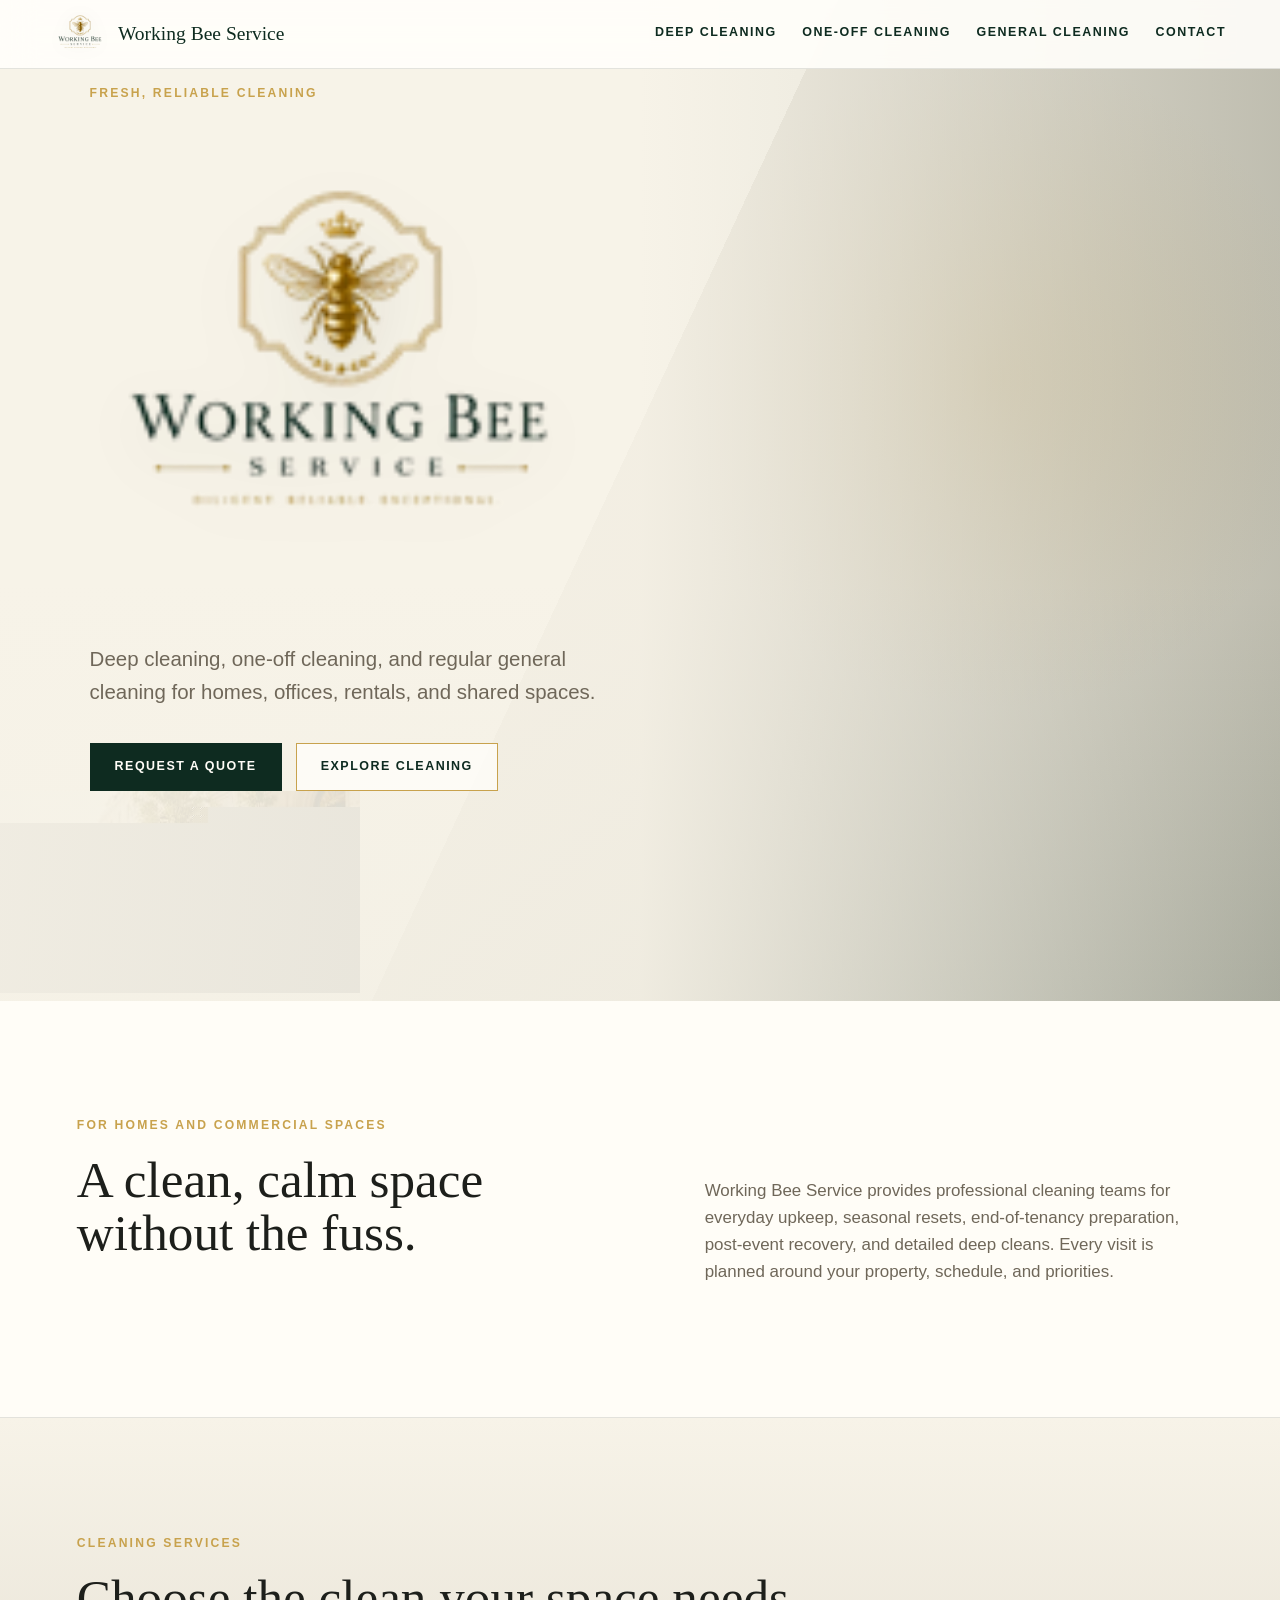
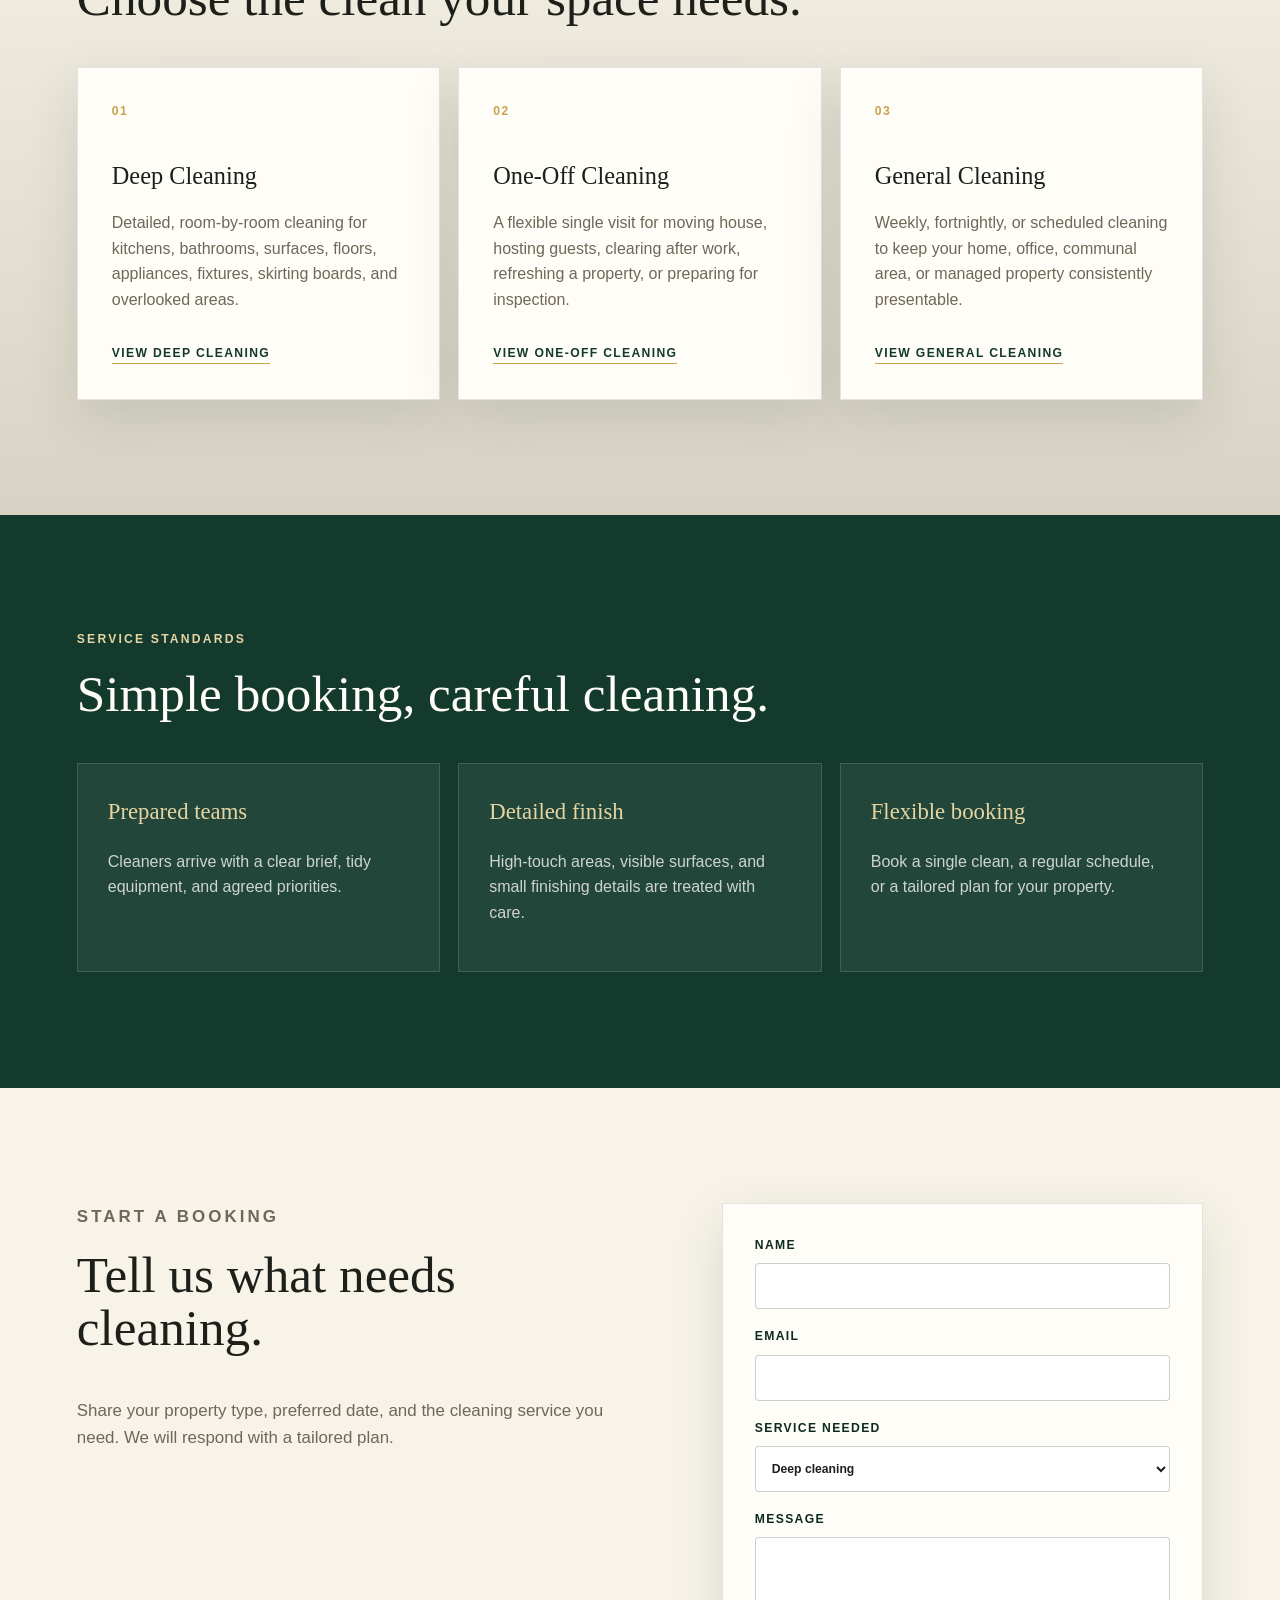
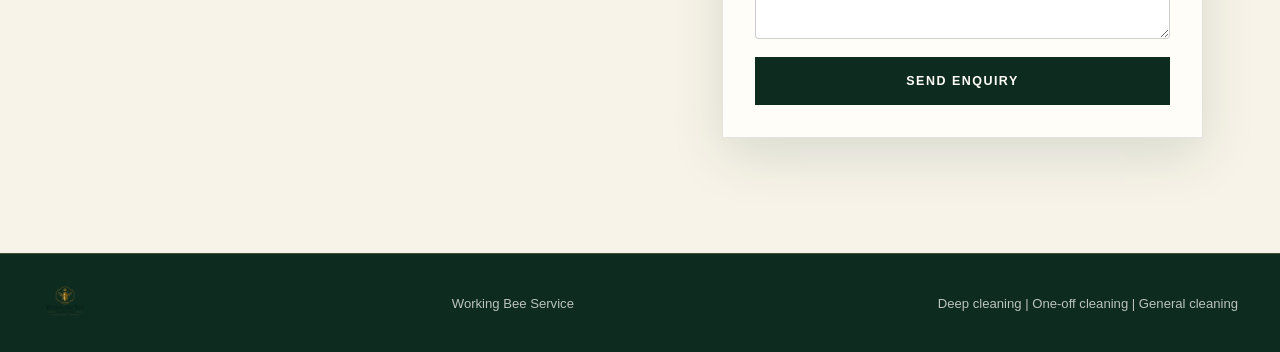
==== commit 5f356999: "Use supplied logo and van hero" ====
--- a/index.html
+++ b/index.html
@@ -29,7 +29,12 @@
         <div class="hero-shade"></div>
         <div class="hero-content">
           <p class="eyebrow">Fresh, reliable cleaning</p>
-          <h1>Working Bee Service</h1>
+          <img
+            class="hero-logo"
+            src="assets/working-bee-primary-logo-web.png"
+            alt="Working Bee Service"
+          />
+          <h1 class="sr-only">Working Bee Service</h1>
           <p class="hero-copy">
             Deep cleaning, one-off cleaning, and regular general cleaning
             for homes, offices, rentals, and shared spaces.
@@ -38,6 +43,9 @@
             <a class="button primary" href="#contact">Request a quote</a>
             <a class="button secondary" href="#services">Explore cleaning</a>
           </div>
+        </div>
+        <div class="hero-media" aria-hidden="true">
+          <img src="[data-uri]" alt="" />
         </div>
       </section>
 
--- a/styles.css
+++ b/styles.css
@@ -68,12 +68,11 @@
 
 .brand-mark {
   display: block;
-  width: 44px;
-  height: 44px;
-  flex: 0 0 44px;
-  object-fit: cover;
-  border-radius: 50%;
-  box-shadow: 0 2px 12px rgba(14, 43, 32, 0.16);
+  width: 52px;
+  height: 52px;
+  flex: 0 0 52px;
+  object-fit: contain;
+  filter: drop-shadow(0 2px 10px rgba(14, 43, 32, 0.16));
 }
 
 nav {
@@ -124,10 +123,10 @@
 
 .hero-logo {
   display: block;
-  width: min(520px, 92vw);
+  width: min(500px, 92vw);
   height: auto;
-  margin: 0 0 20px;
-  mix-blend-mode: multiply;
+  margin: 0 0 22px;
+  filter: drop-shadow(0 16px 30px rgba(14, 43, 32, 0.12));
 }
 
 .sr-only {
@@ -488,11 +487,10 @@
 }
 
 .footer-mark {
-  width: 34px;
-  height: 34px;
-  flex: 0 0 34px;
-  object-fit: cover;
-  border-radius: 50%;
+  width: 46px;
+  height: 46px;
+  flex: 0 0 46px;
+  object-fit: contain;
 }
 
 @media (max-width: 1040px) {
